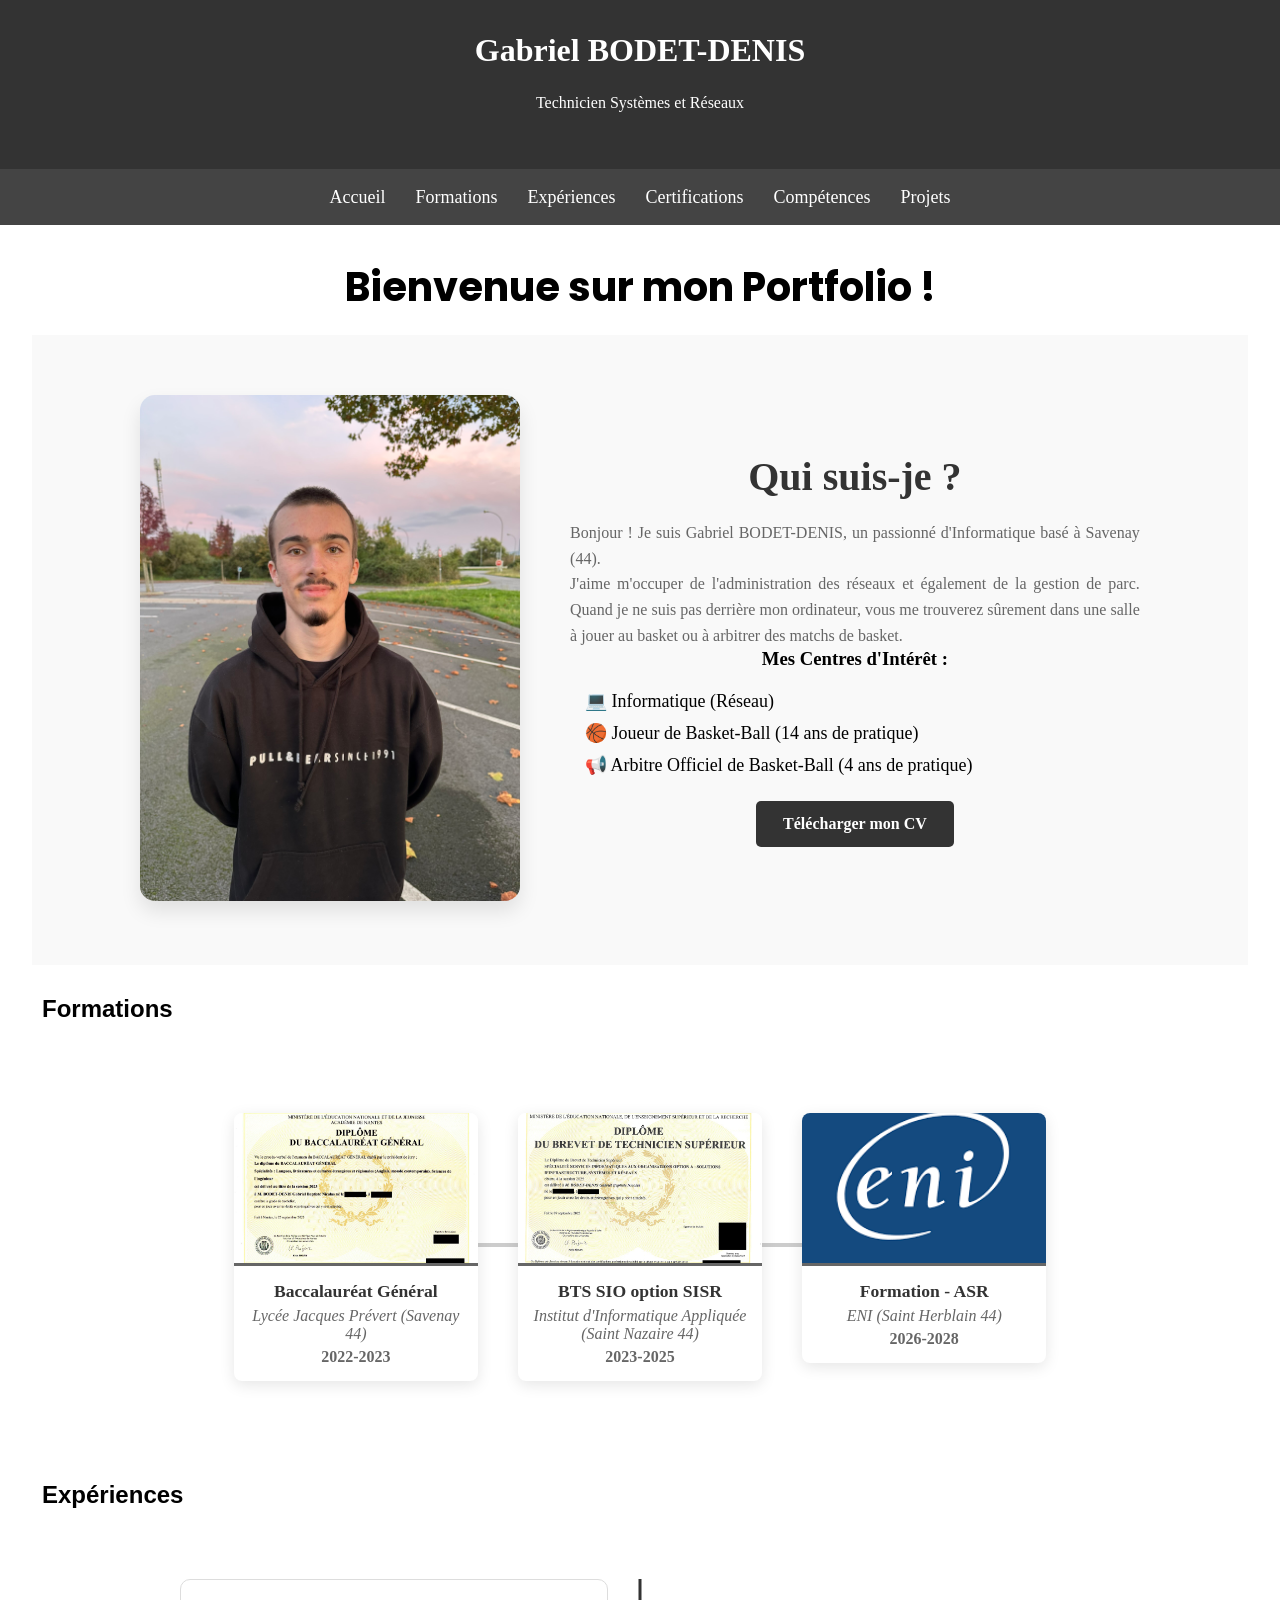
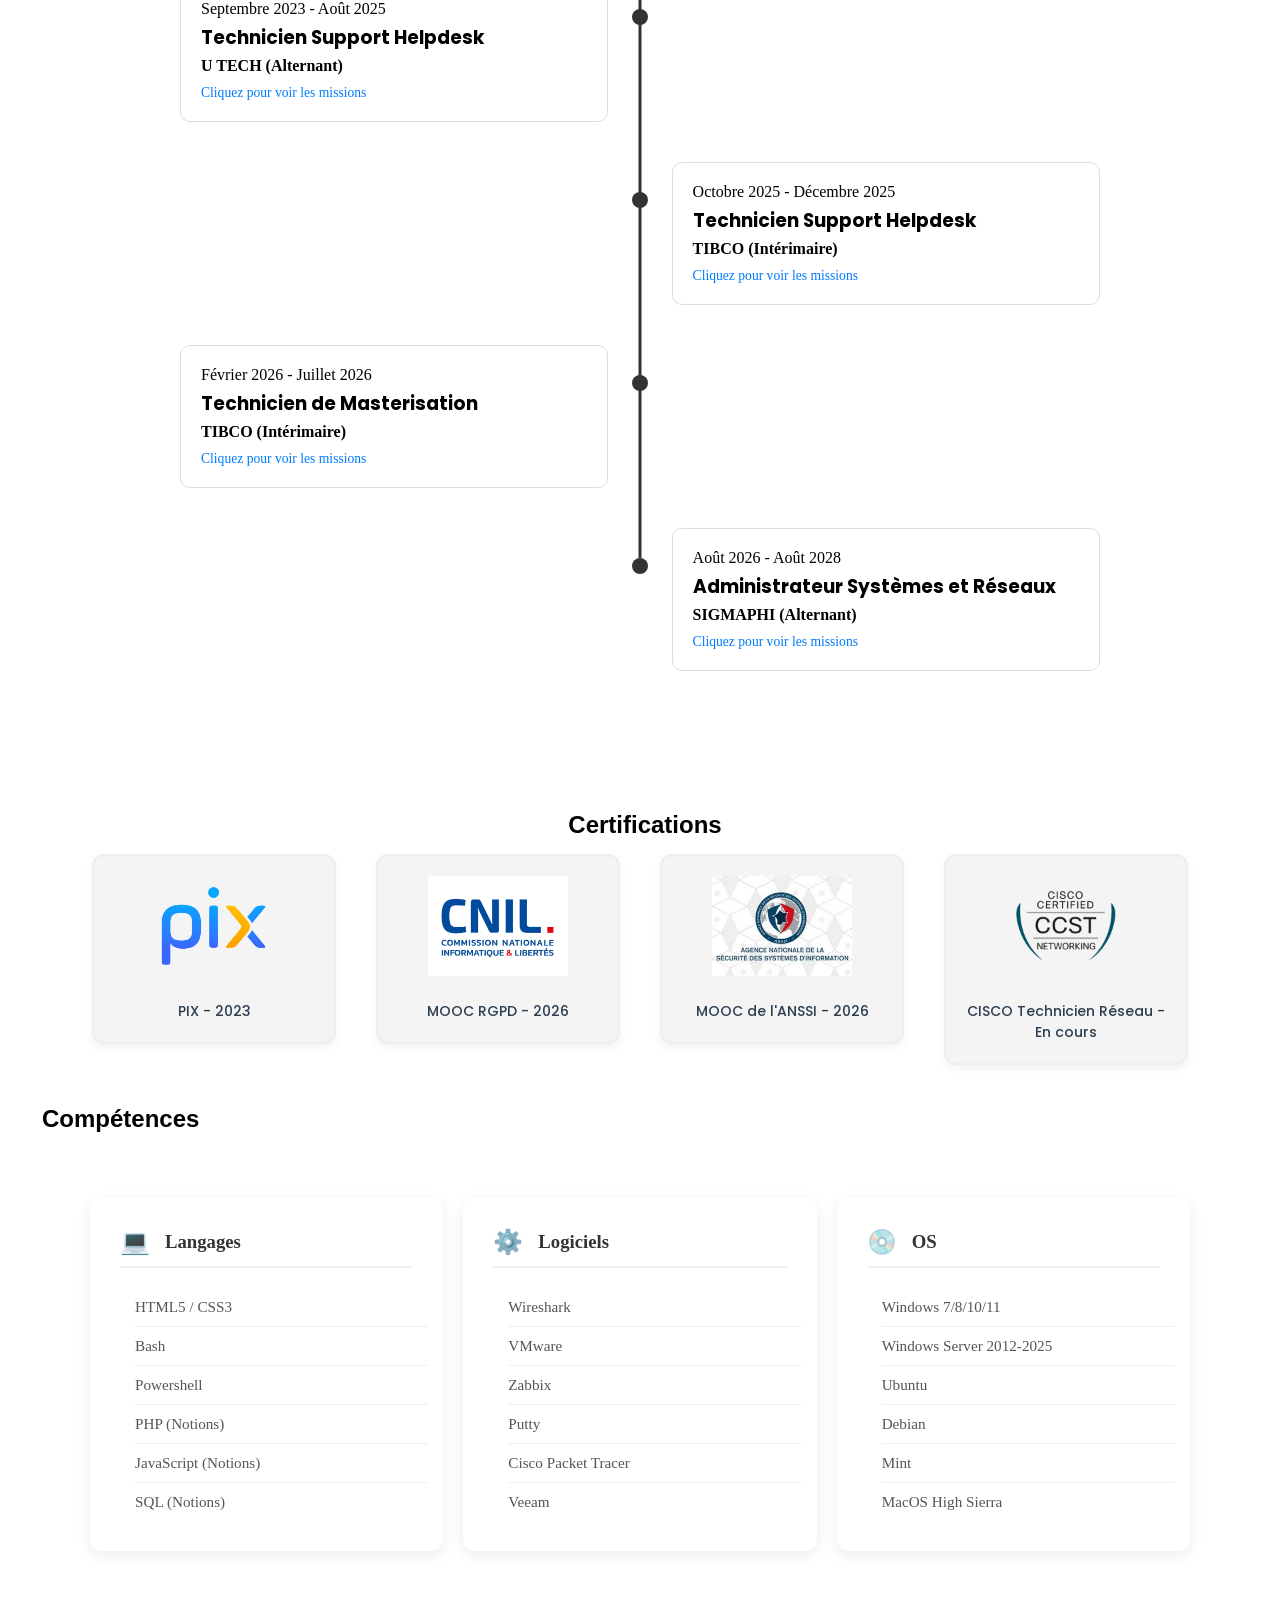
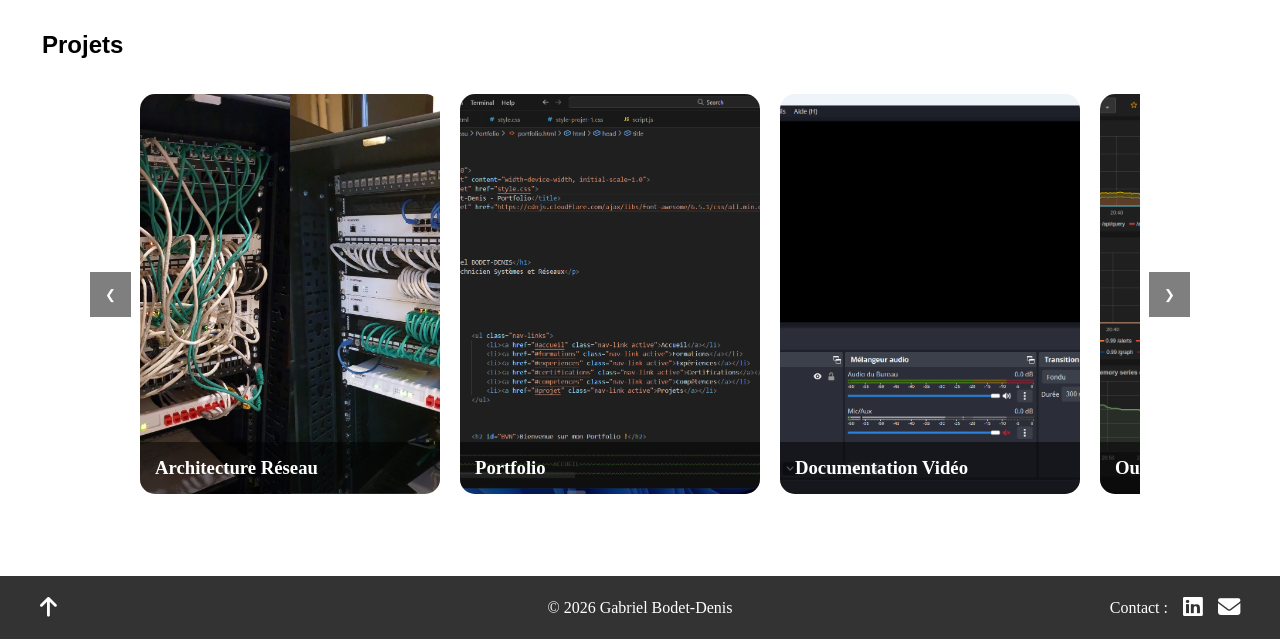
==== index.html @ 69985cd5 "Update index.html" ====
<!DOCTYPE html>
<html lang="fr">
    <head>
  <meta charset="UTF-8">
  <meta name="viewport" content="width=device-width, initial-scale=1.0">
  <link rel="stylesheet" href="style.css">
  <title>Gabriel Bodet-Denis - Portfolio</title>
  <link rel="icon" type="image/png" href="Designer.png.png">
  <link rel="stylesheet" href="https://cdnjs.cloudflare.com/ajax/libs/font-awesome/6.5.1/css/all.min.css"> 

    </head>
<!--Header-->

        <header>
            <h1>Gabriel BODET-DENIS</h1>
                <p>Technicien Systèmes et Réseaux</p>
        </header>

<!-- Body -->

<body>
    <nav>
                        <ul class="nav-links">
                            <li><a href="#accueil" class="nav-link active">Accueil</a></li>
                            <li><a href="#formations" class="nav-link active">Formations</a></li>
                            <li><a href="#experiences" class="nav-link active">Expériences</a></li>
                            <li><a href="#certifications" class="nav-link active">Certifications</a></li>
                            <li><a href="#competences" class="nav-link active">Compétences</a></li>
                            <li><a href="#projet" class="nav-link active">Projets</a></li>
                        </ul> 
    </nav>

    <main>
                        <h2 id="BVN">Bienvenue sur mon Portfolio !</h2>

<!--~~~~~~~~~~~~~~~~~~~~~~~~~~~~~~~~~~~~~~~~~~~~~~~~~~~~~~~~~~~~~~~~~~~~~~~~~~~~~~~~~~~~~~~~~~~~~~~~~~~~~~~~~~~~
~~~~~~~~~~~~~~~~~~~~~~~~~~~~~~~~~~~~~~~~~~~~~~ACCUEIL~~~~~~~~~~~~~~~~~~~~~~~~~~~~~~~~~~~~~~~~~~~~~~~~~~~~~~~~~~~
~~~~~~~~~~~~~~~~~~~~~~~~~~~~~~~~~~~~~~~~~~~~~~~~~~~~~~~~~~~~~~~~~~~~~~~~~~~~~~~~~~~~~~~~~~~~~~~~~~~~~~~~~~~~~-->
                        
                        <section id="accueil">
                            <h4 id="s1">Accueil</h4>
                            <section class="about-section">
                                <div class="container">
                                    <div class="about-image">
                                        <img src="moi.JPEG" alt="Portrait de Gabriel BODET-DENIS">
                                    </div>

                                    <div class="about-content">
                                        <h2>Qui suis-je ?</h2>
                                        <p>Bonjour ! Je suis Gabriel BODET-DENIS, un passionné d'Informatique basé à Savenay (44).</p>
                                        <p>J'aime m'occuper de l'administration des réseaux et également de la gestion de parc. Quand je ne suis pas derrière mon ordinateur, vous me trouverez sûrement dans une salle à jouer au basket ou à arbitrer des matchs de basket.</p>
                                        
                                        <h3>Mes Centres d'Intérêt :</h3>
                                        <ul class="interests">
                                            <li>💻 Informatique (Réseau)</li>
                                            <li>🏀 Joueur de Basket-Ball (14 ans de pratique)</li>
                                            <li>📢 Arbitre Officiel de Basket-Ball (4 ans de pratique)</li>
                                        </ul>

                                        <div class="cv-container">
                                            <a href="CV.pdf" class="btn-cv" target="_blank">
                                                 Télécharger mon CV
                                            </a>
                                    </div>
                                </div>
                            </section>
                        </section>

<!--~~~~~~~~~~~~~~~~~~~~~~~~~~~~~~~~~~~~~~~~~~~~~~~~~~~~~~~~~~~~~~~~~~~~~~~~~~~~~~~~~~~~~~~~~~~~~~~~~~~~~~~~~~~~
~~~~~~~~~~~~~~~~~~~~~~~~~~~~~~~~~~~~~~~~~~~~~~ACCUEIL~~~~~~~~~~~~~~~~~~~~~~~~~~~~~~~~~~~~~~~~~~~~~~~~~~~~~~~~~~~
~~~~~~~~~~~~~~~~~~~~~~~~~~~~~~~~~~~~~~~~~~~~~~~~~~~~~~~~~~~~~~~~~~~~~~~~~~~~~~~~~~~~~~~~~~~~~~~~~~~~~~~~~~~~~-->

<!--~~~~~~~~~~~~~~~~~~~~~~~~~~~~~~~~~~~~~~~~~~~~~~~~~~~~~~~~~~~~~~~~~~~~~~~~~~~~~~~~~~~~~~~~~~~~~~~~~~~~~~~~~~~~
~~~~~~~~~~~~~~~~~~~~~~~~~~~~~~~~~~~~~~~~~~~~~~FORMATIONS~~~~~~~~~~~~~~~~~~~~~~~~~~~~~~~~~~~~~~~~~~~~~~~~~~~~~~~~
~~~~~~~~~~~~~~~~~~~~~~~~~~~~~~~~~~~~~~~~~~~~~~~~~~~~~~~~~~~~~~~~~~~~~~~~~~~~~~~~~~~~~~~~~~~~~~~~~~~~~~~~~~~~~-->

                        <section id="formations">
                            <h2 id="s1">Formations</h2>
                            <div class="timeline-container">
                            <div class="timeline">
                                
                                <div class="timeline-item">
                                <div class="diploma-card">
                                    <div class="diploma-photo">
                                    <img src="bac.jpg" alt="bac">
                                    </div>
                                    <div class="diploma-info">
                                    <h3>Baccalauréat Général</h3>
                                    <p class="school">Lycée Jacques Prévert (Savenay 44)</p>
                                    <p class="year">2022-2023</p>
                                    </div>
                                </div>
                                </div>

                                <div class="timeline-item">
                                <div class="diploma-card">
                                    <div class="diploma-photo">
                                    <img src="bts.jpg" alt="BTS SIO option SISR">
                                    </div>
                                    <div class="diploma-info">
                                    <h3>BTS SIO option SISR</h3>
                                    <p class="school">Institut d'Informatique Appliquée (Saint Nazaire 44)</p>
                                    <p class="year">2023-2025</p>
                                    </div>
                                </div>
                                </div>

                                <div class="timeline-item">
                                <div class="diploma-card">
                                    <div class="diploma-photo">
                                    <img src="ENI.png" alt="Diplôme 3">
                                    </div>
                                    <div class="diploma-info">
                                    <h3>Formation - ASR</h3>
                                    <p class="school">ENI (Saint Herblain 44)</p>
                                    <p class="year">2026-2028</p>
                                    </div>
                                </div>
                                </div>

                            </div>
                            </div>


                        </section>

<!--~~~~~~~~~~~~~~~~~~~~~~~~~~~~~~~~~~~~~~~~~~~~~~~~~~~~~~~~~~~~~~~~~~~~~~~~~~~~~~~~~~~~~~~~~~~~~~~~~~~~~~~~~~~~
~~~~~~~~~~~~~~~~~~~~~~~~~~~~~~~~~~~~~~~~~~~~~~FORMATIONS~~~~~~~~~~~~~~~~~~~~~~~~~~~~~~~~~~~~~~~~~~~~~~~~~~~~~~~~
~~~~~~~~~~~~~~~~~~~~~~~~~~~~~~~~~~~~~~~~~~~~~~~~~~~~~~~~~~~~~~~~~~~~~~~~~~~~~~~~~~~~~~~~~~~~~~~~~~~~~~~~~~~~~-->

<!--~~~~~~~~~~~~~~~~~~~~~~~~~~~~~~~~~~~~~~~~~~~~~~~~~~~~~~~~~~~~~~~~~~~~~~~~~~~~~~~~~~~~~~~~~~~~~~~~~~~~~~~~~~~~
~~~~~~~~~~~~~~~~~~~~~~~~~~~~~~~~~~~~~~~~~~~~~~EXPERIENCES~~~~~~~~~~~~~~~~~~~~~~~~~~~~~~~~~~~~~~~~~~~~~~~~~~~~~~~
~~~~~~~~~~~~~~~~~~~~~~~~~~~~~~~~~~~~~~~~~~~~~~~~~~~~~~~~~~~~~~~~~~~~~~~~~~~~~~~~~~~~~~~~~~~~~~~~~~~~~~~~~~~~~-->

                        <section id="experiences">
    <h2 id="s1">Expériences</h2>
    <div class="timeline-container">
        <div class="timeline-middle-line"></div>

        <div class="timeline-row gauche">
            <div class="experience-card" onclick="openModal('missions-1')">
                <div class="info-secteur">
                    <span class="date">Septembre 2023 - Août 2025</span>
                    <h3>Technicien Support Helpdesk</h3>
                    <h4>U TECH (Alternant)</h4>
                    <p class="hint">Cliquez pour voir les missions</p>
                </div>
            </div>
        </div>

        <div class="timeline-row droite">
            <div class="experience-card" onclick="openModal('missions-2')">
                <div class="info-secteur">
                    <span class="date">Octobre 2025 - Décembre 2025</span>
                    <h3>Technicien Support Helpdesk</h3>
                    <h4>TIBCO (Intérimaire)</h4>
                    <p class="hint">Cliquez pour voir les missions</p>
                </div>
            </div>
        </div>

        <div class="timeline-row gauche">
            <div class="experience-card" onclick="openModal('missions-3')">
                <div class="info-secteur">
                    <span class="date">Février 2026 - Juillet 2026</span>
                    <h3>Technicien de Masterisation</h3>
                    <h4>TIBCO (Intérimaire)</h4>
                    <p class="hint">Cliquez pour voir les missions</p>
                </div>
            </div>
        </div>

    <div class="timeline-row droite">
            <div class="experience-card" onclick="openModal('missions-4')">
                <div class="info-secteur">
                    <span class="date">Août 2026 - Août 2028</span>
                    <h3>Administrateur Systèmes et Réseaux</h3>
                    <h4>SIGMAPHI (Alternant)</h4>
                    <p class="hint">Cliquez pour voir les missions</p>
                </div>
            </div>
        </div>
    </div>

    <div id="myModal" class="modal" onclick="closeModal()">
        <div class="modal-content" onclick="event.stopPropagation()">
            <span class="close-btn" onclick="closeModal()">&times;</span>
            <div id="modal-text"></div>
        </div>
    </div>

    <div id="missions-1" style="display:none;">
        <h3>Missions :</h3>
            <ul>
                <li>- Gérer les appels entrants et sortants vers les points de vente U ( Hyper U / Super U / Utile / U Express)</li>
                <li>- Rédiger et résoudre des incidents et requêtes de niveau 1</li>
                <li>- Assister les utilisateurs sur la partie poste de travail et périphérique</li>
                 <li>- Mettre à jour les documentations de l'assistance</li>
                <li>- Élaborer la documentation à destination des utilisateurs (tutos vidéos)</li>
                <li>- Installer des logiciels : Applications Métiers / Outils / Logiciels Prestataire</li>
                <li>- Paramétrer le Matériel (Terminal Mobile / Imprimante / Ordinateur)</li>
            </ul>
    </div>

    <div id="missions-2" style="display:none;">
        <h3>Missions :</h3>
        <ul>
            <li>- Gérer les appels entrants et sortants des concessions automobiles (Emil Frey France)</li>
            <li>- Rédiger et résoudre des incidents et demandes de niveau 1</li>
            <li>- Déverrouiller les sessions Windows</li>
            <li>- Réinitialiser les mots de passe de session Windows</li>
            <li>- Ajouter et Supprimer des utilisateurs d'une BAL partagée</li>
            <li>- Récupérer et donner les clés de récupération de Bitlocker</li>
            <li>- Attribuer des badges d'imprimantes</li>
            <li>- Installer des imprimantes sur les postes</li>
            <li>- Installer des logiciels (Citrix / MyIstra / Mecaplanning / TeamViewer)</li>
            <li>- Ajouter et Supprimer des licences Office365</li>
            <li>- Réinitialiser les connexions MFA</li>
            <li>- Rédiger et escalader les incidents et demandes de niveau 0</li>
            </ul>
    </div>

    <div id="missions-3" style="display:none;">
        <h3>Missions :</h3>
        <ul>
            <li>- Réceptionner le matériel avec l'équipe Logistique</li>
            <li>- Identifier et référencer le matériel </li>
            <li>- Déployer les masters clients sur les postes de travail (Desktop / Laptop)</li>
            <li>- Contrôler le bon fonctionnement du matériel et du déploiement</li>
            <li>- Nettoyer les postes (suppression de master)</li>
            <li>- Préparer et paramétrer les téléphones professionnels (Coller le verre trempée / paramétrer une ESIM)</li>
            <li>- Préparer et conditionner les commandes de matériel avant expédition chez les clients</li>
            <li>- Préparer des bundles (pack écran / clavier et souris / casque / switch KVM / poste informatique)</li>
        </ul>
    </div>

    <div id="missions-4" style="display:none;">
        <h3>Missions :</h3>
        <ul>
            <li>- Assurer le support informatique des utilisateurs</li>
            <li>- Assurer le support de proximité des utilisateurs</li>
            <li>- Gérer l'environnement Active Directory Microsoft</li>
            <li>- Suivre et faire évoluer la supervision de l'infrastructure informatique</li>
            <li>- Automatiser les tâches répétitives</li>
            <li>- Sensibiliser les utilisateurs à la cybersécurité</li>
            <li>- Analyser les logs de sécurité</li>
            <li>- Gérer les incidents de sécurité</li>
            <li>- Gérer les accès VPN ainsi que la MFA</li>
        </ul>
    </div>

</section>
<!--~~~~~~~~~~~~~~~~~~~~~~~~~~~~~~~~~~~~~~~~~~~~~~~~~~~~~~~~~~~~~~~~~~~~~~~~~~~~~~~~~~~~~~~~~~~~~~~~~~~~~~~~~~~~
~~~~~~~~~~~~~~~~~~~~~~~~~~~~~~~~~~~~~~~~~~~~~~EXPERIENCES~~~~~~~~~~~~~~~~~~~~~~~~~~~~~~~~~~~~~~~~~~~~~~~~~~~~~~~
~~~~~~~~~~~~~~~~~~~~~~~~~~~~~~~~~~~~~~~~~~~~~~~~~~~~~~~~~~~~~~~~~~~~~~~~~~~~~~~~~~~~~~~~~~~~~~~~~~~~~~~~~~~~~-->


<!--~~~~~~~~~~~~~~~~~~~~~~~~~~~~~~~~~~~~~~~~~~~~~~~~~~~~~~~~~~~~~~~~~~~~~~~~~~~~~~~~~~~~~~~~~~~~~~~~~~~~~~~~~~~~
~~~~~~~~~~~~~~~~~~~~~~~~~~~~~~~~~~~~~~~~~~~~~~CERTIFICATIONS~~~~~~~~~~~~~~~~~~~~~~~~~~~~~~~~~~~~~~~~~~~~~~~~~~~~
~~~~~~~~~~~~~~~~~~~~~~~~~~~~~~~~~~~~~~~~~~~~~~~~~~~~~~~~~~~~~~~~~~~~~~~~~~~~~~~~~~~~~~~~~~~~~~~~~~~~~~~~~~~~~-->

                        <section id="certifications">
                            <h2 id="s1">Certifications</h2>
                            <div class="certif-container">
                                <div class="certif-item">
                                    <img src="pix.png" alt="Logo pix">
                                    <p>PIX - 2023</p>
                                </div>

                                <div class="certif-item">
                                    <img src="cnil.webp" alt="Logo Certif 2">
                                    <p>MOOC RGPD - 2026</p>
                                </div>

                                <div class="certif-item">
                                    <img src="anssi.jfif" alt="Logo Certif 3">
                                    <p>MOOC de l'ANSSI - 2026</p>
                                </div>

                                <div class="certif-item">
                                    <img src="cisco.png" alt="Logo Certif 3">
                                    <p>CISCO Technicien Réseau - En cours</p>
                                </div>

                            </div>
                        </section>
<!--~~~~~~~~~~~~~~~~~~~~~~~~~~~~~~~~~~~~~~~~~~~~~~~~~~~~~~~~~~~~~~~~~~~~~~~~~~~~~~~~~~~~~~~~~~~~~~~~~~~~~~~~~~~~
~~~~~~~~~~~~~~~~~~~~~~~~~~~~~~~~~~~~~~~~~~~~~~CERTIFICATIONS~~~~~~~~~~~~~~~~~~~~~~~~~~~~~~~~~~~~~~~~~~~~~~~~~~~~
~~~~~~~~~~~~~~~~~~~~~~~~~~~~~~~~~~~~~~~~~~~~~~~~~~~~~~~~~~~~~~~~~~~~~~~~~~~~~~~~~~~~~~~~~~~~~~~~~~~~~~~~~~~~~-->


<!--~~~~~~~~~~~~~~~~~~~~~~~~~~~~~~~~~~~~~~~~~~~~~~~~~~~~~~~~~~~~~~~~~~~~~~~~~~~~~~~~~~~~~~~~~~~~~~~~~~~~~~~~~~~~
~~~~~~~~~~~~~~~~~~~~~~~~~~~~~~~~~~~~~~~~~~~~~~COMPETENCES~~~~~~~~~~~~~~~~~~~~~~~~~~~~~~~~~~~~~~~~~~~~~~~~~~~~~~~
~~~~~~~~~~~~~~~~~~~~~~~~~~~~~~~~~~~~~~~~~~~~~~~~~~~~~~~~~~~~~~~~~~~~~~~~~~~~~~~~~~~~~~~~~~~~~~~~~~~~~~~~~~~~~-->
                        <section id="competences">
                            <h2 id="s1">Compétences</h2>

                            <section class="skills-section">
    
    <div class="skills-grid">
        <div class="skill-card">
            <div class="skill-header">
                <span>💻</span>
                <h3>Langages</h3>
            </div>
            <ul>
                <li>HTML5 / CSS3</li>
                <li>Bash</li>
                <li>Powershell</li>
                <li>PHP (Notions)</li>
                <li>JavaScript (Notions)</li>
                <li>SQL (Notions)</li>
            </ul>
        </div>

        <div class="skill-card">
            <div class="skill-header">
                <span>⚙️</span>
                <h3>Logiciels</h3>
            </div>
            <ul>
                <li>Wireshark</li>
                <li>VMware</li>
                <li>Zabbix</li>
                <li>Putty</li>
                <li>Cisco Packet Tracer</li>
                <li>Veeam</li>
            </ul>
        </div>

        <div class="skill-card">
            <div class="skill-header">
                <span>💿</span>
                <h3>OS</h3>
            </div>
            <ul>
                <li>Windows 7/8/10/11</li>
                <li>Windows Server 2012-2025</li>
                <li>Ubuntu</li>
                <li>Debian</li>
                <li>Mint</li>
                <li>MacOS High Sierra</li>
            </ul>
        </div>
    </div>
</section>
                        </section>
<!--~~~~~~~~~~~~~~~~~~~~~~~~~~~~~~~~~~~~~~~~~~~~~~~~~~~~~~~~~~~~~~~~~~~~~~~~~~~~~~~~~~~~~~~~~~~~~~~~~~~~~~~~~~~~
~~~~~~~~~~~~~~~~~~~~~~~~~~~~~~~~~~~~~~~~~~~~~~COMPETENCES~~~~~~~~~~~~~~~~~~~~~~~~~~~~~~~~~~~~~~~~~~~~~~~~~~~~~~~
~~~~~~~~~~~~~~~~~~~~~~~~~~~~~~~~~~~~~~~~~~~~~~~~~~~~~~~~~~~~~~~~~~~~~~~~~~~~~~~~~~~~~~~~~~~~~~~~~~~~~~~~~~~~~-->

<!--~~~~~~~~~~~~~~~~~~~~~~~~~~~~~~~~~~~~~~~~~~~~~~~~~~~~~~~~~~~~~~~~~~~~~~~~~~~~~~~~~~~~~~~~~~~~~~~~~~~~~~~~~~~~
~~~~~~~~~~~~~~~~~~~~~~~~~~~~~~~~~~~~~~~~~~~~~~PROJETS~~~~~~~~~~~~~~~~~~~~~~~~~~~~~~~~~~~~~~~~~~~~~~~~~~~~~~~~~~~
~~~~~~~~~~~~~~~~~~~~~~~~~~~~~~~~~~~~~~~~~~~~~~~~~~~~~~~~~~~~~~~~~~~~~~~~~~~~~~~~~~~~~~~~~~~~~~~~~~~~~~~~~~~~~-->
                        <section id="projet">
  <h2 id="s1">Projets</h2>
  <section class="portfolio">

    <div class="carousel-container">
      <button class="nav-btn left" onclick="scrollCarousel(-1)">&#10094;</button>

      <div class="carousel" id="projectCarousel">
        <div class="card" style="background-image: url('baie.webp');" 
             onclick="openPopup('Architecture Réseau', 'L’objectif de ce projet était d’effectuer la mise en place complète d’une infrastructure virtualisée sur une base VMware. Cette infrastructure devait ressembler à celle de notre entreprise ou à celle d’une entreprise que l’on aurait imaginée. Dans cette infrastructure, il devait y avoir la mise en place de 2 « mini projet » que l’on devait présenter au jury, en fonction de ces « mini projet » nous étions amené à apporter des modifications à ces « mini projet » lors de l’épreuve.', 'projet-1.html')">
          <div class="card-overlay">
            <h3>Architecture Réseau</h3>
          </div>
        </div>

        <div class="card" style="background-image: url('vscode.png');" 
             onclick="openPopup('Portfolio', 'Pour obtenir le BTS SIO option SISR, il y a une épreuve de présentation de portfolio pour y développer mes compétences, mes projets, ainsi que mon parcours au jury. J’ai donc dû mettre en place un portfolio pour y démontrer tous ces éléments. Récemment, j’ai également pris l’initiative de revenir sur le portfolio pour le coder en HTML / CSS à la place de le façonner avec Wix.', 'projet-portfolio.html')">
          <div class="card-overlay">
            <h3>Portfolio</h3>
          </div>
        </div>  

        <div class="card" style="background-image: url('obs.png');" 
             onclick="openPopup('Documentation Vidéo', 'Lors de mon alternance de 2 ans chez U TECH durant mon BTS, j’étais à la tête d’un projet qui était d’effectuer la mise en place de documenation vidéo à destination des utilisateurs magasins que ce soit sur la partie matériel (Ordinateurs / Imprimantes / Terminaux Mobiles) ou sur la partie logiciel (Applications métiers / Outil Windows / Logiciels prestataire)', 'projet-web.html')">
          <div class="card-overlay">
            <h3>Documentation Vidéo</h3>
          </div>
        </div>

        <div class="card" style="background-image: url('grafana_prometheus.png');" 
             onclick="openPopup('Projet Scolaire en entreprise', 'Dans le déroulé de la formation au sein de l’ENI, il doit y avoir un projet au sein de l’entreprise A la suite, de l’alternant me précédant, je continue la mise en place d’un outil de supervision de parc : Prometheus.', 'projet-2.html')">
          <div class="card-overlay">
            <h3>Outil de Supervision : Prometheus</h3>
          </div>
        </div>
      </div>

      <button class="nav-btn right" onclick="scrollCarousel(1)">&#10095;</button>
    </div>
  </section>

  <div id="popup" class="popup-overlay">
    <div class="popup-content">
      <span class="close-btn" onclick="closePopup()">&times;</span>
      <h2 id="popupTitle">Titre du Projet</h2>
      <div id="popupDesc">Description...</div> <a id="popupLink" href="#" class="btn-voir-plus">Voir plus</a>
    </div>
  </div>
</section> 
<!--~~~~~~~~~~~~~~~~~~~~~~~~~~~~~~~~~~~~~~~~~~~~~~~~~~~~~~~~~~~~~~~~~~~~~~~~~~~~~~~~~~~~~~~~~~~~~~~~~~~~~~~~~~~~
~~~~~~~~~~~~~~~~~~~~~~~~~~~~~~~~~~~~~~~~~~~~~~PROJETS~~~~~~~~~~~~~~~~~~~~~~~~~~~~~~~~~~~~~~~~~~~~~~~~~~~~~~~~~~~
~~~~~~~~~~~~~~~~~~~~~~~~~~~~~~~~~~~~~~~~~~~~~~~~~~~~~~~~~~~~~~~~~~~~~~~~~~~~~~~~~~~~~~~~~~~~~~~~~~~~~~~~~~~~~-->

    </main>
    


<!--~~~~~~~~~~~~~~~~~~~~~~~~~~~~~~~~~~~~~~~~~~~~~~~~~~~~~~~~~~~~~~~~~~~~~~~~~~~~~~~~~~~~~~~~~~~~~~~~~~~~~~~~~~~~
~~~~~~~~~~~~~~~~~~~~~~~~~~~~~~~~~~~~~~~~~~~~~~FOOTER~~~~~~~~~~~~~~~~~~~~~~~~~~~~~~~~~~~~~~~~~~~~~~~~~~~~~~~~~~~~
~~~~~~~~~~~~~~~~~~~~~~~~~~~~~~~~~~~~~~~~~~~~~~~~~~~~~~~~~~~~~~~~~~~~~~~~~~~~~~~~~~~~~~~~~~~~~~~~~~~~~~~~~~~~~-->

<footer class="footer-container">
    <div class="footer-back-to-top">
        <a href="#top" title="Remonter en haut">
            <i class="fa-solid fa-arrow-up"></i>
        </a>
    </div>

    <div class="footer-copyright">
        © 2026 Gabriel Bodet-Denis
    </div>
    
    <div class="footer-contact">
        <span>Contact :</span>
        <a href="https://www.linkedin.com/in/gabriel-bodet-denis/" target="_blank"><i class="fa-brands fa-linkedin"></i></a>
        <a href="mailto:gabrielbdtpro@gmail.com"><i class="fa-solid fa-envelope"></i></a>
    </div>
</footer>

<!--~~~~~~~~~~~~~~~~~~~~~~~~~~~~~~~~~~~~~~~~~~~~~~~~~~~~~~~~~~~~~~~~~~~~~~~~~~~~~~~~~~~~~~~~~~~~~~~~~~~~~~~~~~~~
~~~~~~~~~~~~~~~~~~~~~~~~~~~~~~~~~~~~~~~~~~~~~~FOOTER~~~~~~~~~~~~~~~~~~~~~~~~~~~~~~~~~~~~~~~~~~~~~~~~~~~~~~~~~~~~
~~~~~~~~~~~~~~~~~~~~~~~~~~~~~~~~~~~~~~~~~~~~~~~~~~~~~~~~~~~~~~~~~~~~~~~~~~~~~~~~~~~~~~~~~~~~~~~~~~~~~~~~~~~~~-->





<script src="script.js"></script>

</body>
</html>
---- style.css ----
@import url('https://fonts.googleapis.com/css2?family=Poppins:wght@300;400;600;700&display=swap');

/*~~~~~~~~~~~~~~~~~~~~~~~~~~~~~~~~~~~~~~~~~~~~~~~~~~~~~~~~~~~~~~~~~~~~~~~~~~~~~~~~~~~~~~~~~~~~~~~~~~~~~~~~~~~~
~~~~~~~~~~~~~~~~~~~~~~~~~~~~~~~~~~~~~~~~~~~~~~HEADER~~~~~~~~~~~~~~~~~~~~~~~~~~~~~~~~~~~~~~~~~~~~~~~~~~~~~~~~~~
~~~~~~~~~~~~~~~~~~~~~~~~~~~~~~~~~~~~~~~~~~~~~~~~~~~~~~~~~~~~~~~~~~~~~~~~~~~~~~~~~~~~~~~~~~~~~~~~~~~~~~~~~~~~*/
* {
    margin: 0;
    padding: 0;
}

html {
    scroll-behavior: smooth;
}

header {
    background-color: #333;
    color: white;
    padding: 2em;
    text-align: center;
}

header h1 {
    font-weight: bold;
}

header p {
    margin-top: 25px;
    margin-bottom: 25px;
}

/*~~~~~~~~~~~~~~~~~~~~~~~~~~~~~~~~~~~~~~~~~~~~~~~~~~~~~~~~~~~~~~~~~~~~~~~~~~~~~~~~~~~~~~~~~~~~~~~~~~~~~~~~~~~~
~~~~~~~~~~~~~~~~~~~~~~~~~~~~~~~~~~~~~~~~~~~~~~BODY~~~~~~~~~~~~~~~~~~~~~~~~~~~~~~~~~~~~~~~~~~~~~~~~~~~~~~~~~~~~ 
~~~~~~~~~~~~~~~~~~~~~~~~~~~~~~~~~~~~~~~~~~~~~~~~~~~~~~~~~~~~~~~~~~~~~~~~~~~~~~~~~~~~~~~~~~~~~~~~~~~~~~~~~~~~*/
body {
    background-color: #f4f4f4;
    overflow-x: hidden;
}

body a {
    color: white;
    text-decoration: none;
}

nav {
    background-color: #444;
    height: 3.5em;
    display: flex;
    justify-content: center;
    align-items: center;
}

nav a:hover {
    color: #666666;
}

ul {
    display: flex;
    justify-content: center;
    list-style-type: none;
    padding: 0;
    font-size: 18px;
}

li {
    margin: 0 15px;
}

h2#BVN {
    color: black;
    text-align: center;
    font-family: 'Poppins', sans-serif;
    font-weight: bold;
    font-size: 2.5rem;
}

.accueil {
    text-align: left;
}

h2#s1 {
    font-family: Arial, Helvetica, sans-serif;
    margin-left: 10px;
    margin-bottom: 15px;
}

main {
    background-color: white;
    padding: 2em;
    max-width: 1375px;
    margin: auto;
}

#accueil, #formations, #experiences, #certifications, #competences, #projet {
    padding-bottom: 30px;
}

/*~~~~~~~~~~~~~~~~~~~~~~~~~~~~~~~~~~~~~~~~~~~~~~~~~~~~~~~~~~~~~~~~~~~~~~~~~~~~~~~~~~~~~~~~~~~~~~~~~~~~~~~~~~~~
~~~~~~~~~~~~~~~~~~~~~~~~~~~~~~~~~~~~~~~~~~~~~~ACCUEIL~~~~~~~~~~~~~~~~~~~~~~~~~~~~~~~~~~~~~~~~~~~~~~~~~~~~~~~~~ 
~~~~~~~~~~~~~~~~~~~~~~~~~~~~~~~~~~~~~~~~~~~~~~~~~~~~~~~~~~~~~~~~~~~~~~~~~~~~~~~~~~~~~~~~~~~~~~~~~~~~~~~~~~~~*/
.about-section {
    padding: 60px 20px;
    background-color: #f9f9f9;
}

.container {
    max-width: 85%;
    margin: 0 auto;
    display: flex;
    align-items: center;
    gap: 50px;
    flex-wrap: wrap;
}

.about-image {
    flex: 1;
    min-width: 300px;
}

.about-image img {
    width: 100%;
    height: auto;
    border-radius: 15px;
    box-shadow: 0 10px 20px rgba(0,0,0,0.1);
}

.about-content {
    flex: 1.5;
    min-width: 300px;
    text-align: justify;
}

.about-content h2 {
    font-size: 2.5rem;
    color: #333;
    margin-bottom: 20px;
}

.about-content p {
    line-height: 1.6;
    color: #666;
}

.interests {
    list-style: none;
    padding: 0;
    display: grid;
    grid-template-columns: 1fr 1fr;
    gap: 10px;
    margin-top: 20px;
}

#accueil h4 {
    color: white;
}

#accueil h2, #accueil h3 {
    text-align: center;
}

.cv-container {
    margin-top: 25px;
    display: flex;
    justify-content: center;
}

.btn-cv {
    display: inline-block;
    padding: 12px 25px;
    background-color: #333;
    color: white !important;
    text-decoration: none;
    border-radius: 5px;
    font-weight: bold;
    transition: all 0.3s ease;
    border: 2px solid transparent;
}

.btn-cv:hover {
    background-color: transparent;
    color: #333 !important;
    border-color: #333;
    transform: translateY(-3px);
}

#accueil ul {
    display: flex;
    flex-direction: column; 
    align-items: flex-start;
}

/*~~~~~~~~~~~~~~~~~~~~~~~~~~~~~~~~~~~~~~~~~~~~~~~~~~~~~~~~~~~~~~~~~~~~~~~~~~~~~~~~~~~~~~~~~~~~~~~~~~~~~~~~~~~~
~~~~~~~~~~~~~~~~~~~~~~~~~~~~~~~~~~~~~~~~~~~~~~FORMATIONS~~~~~~~~~~~~~~~~~~~~~~~~~~~~~~~~~~~~~~~~~~~~~~~~~~~~~ 
~~~~~~~~~~~~~~~~~~~~~~~~~~~~~~~~~~~~~~~~~~~~~~~~~~~~~~~~~~~~~~~~~~~~~~~~~~~~~~~~~~~~~~~~~~~~~~~~~~~~~~~~~~~~*/
:root {
  --primary-color: #666666;
}

.timeline {
  display: flex;
  justify-content: space-between;
  align-items: flex-start;
  position: relative;
  max-width: 1000px;
  margin: 0 auto;
  padding-top: 20px;
}

.timeline::before {
  content: '';
  position: absolute;
  top: 150px;
  left: 0;
  right: 0;
  height: 4px;
  background: #ccc;
  z-index: 1;
}

.timeline-item {
  width: 30%;
  position: relative;
  z-index: 2;
  text-align: center;
}

.diploma-card {
  background: white;
  border-radius: 8px;
  overflow: hidden;
  box-shadow: 0 4px 15px rgba(0,0,0,0.1);
  transition: transform 0.3s ease;
}

.diploma-card:hover {
  transform: translateY(-10px);
}

.diploma-photo {
  height: 150px;
  background: #eee;
}

.diploma-photo img {
  width: 100%;
  height: 100%;
  object-fit: cover;
}

.diploma-info {
  padding: 15px;
  border-top: 3px solid var(--primary-color);
}

.diploma-info h3 {
  margin: 0;
  font-size: 1.1em;
  color: #333;
}

.school {
  font-style: italic;
  color: #666;
  margin: 5px 0;
}

.year {
  font-weight: bold;
  color: var(--primary-color);
}

/*~~~~~~~~~~~~~~~~~~~~~~~~~~~~~~~~~~~~~~~~~~~~~~~~~~~~~~~~~~~~~~~~~~~~~~~~~~~~~~~~~~~~~~~~~~~~~~~~~~~~~~~~~~~~
~~~~~~~~~~~~~~~~~~~~~~~~~~~~~~~~~~~~~~~~~~~~~~EXPERIENCES (CORRIGÉES)~~~~~~~~~~~~~~~~~~~~~~~~~~~~~~~~~~~~~~~~~ 
~~~~~~~~~~~~~~~~~~~~~~~~~~~~~~~~~~~~~~~~~~~~~~~~~~~~~~~~~~~~~~~~~~~~~~~~~~~~~~~~~~~~~~~~~~~~~~~~~~~~~~~~~~~~*/
.timeline-container {
    position: relative;
    max-width: 1000px;
    margin: 50px auto;
    display: flex;
    flex-direction: column;
    align-items: center;
    padding: 20px 40px;
    box-sizing: border-box;
    overflow-x: hidden;
}

/* Désactivation définitive de l'ancienne ligne globale problématique */
.timeline-middle-line {
    display: none !important;
}

/* Chaque bloc génère son morceau de ligne noire */
.timeline-row {
    display: flex;
    width: 100%;
    position: relative;
    align-items: center;
    margin-bottom: 0;
    padding-bottom: 40px; /* Espace entre les cartes */
}

/* IMPORTANT : On supprime le padding du dernier bloc pour enlever le trou blanc du bas */
.timeline-row:last-child {
    padding-bottom: 0;
}

/* Génération de la ligne noire centrale dynamique */
.timeline-row::after {
    content: '';
    position: absolute;
    left: 50%;
    top: 0;
    bottom: 0;
    width: 3px;
    background-color: #333;
    transform: translateX(-50%);
    z-index: 1;
}

/* Le premier bloc commence la ligne noire pile au niveau de son premier point */
.timeline-row:first-child::after {
    top: 30px;
}

/* IMPORTANT : Le dernier bloc arrête sa ligne noire pile au milieu du dernier point */
.timeline-row:last-child::after {
    bottom: auto;
    height: 30px; 
}

/* Les points noirs sur la ligne centrale */
.timeline-row::before {
    content: '';
    position: absolute;
    left: 50%;
    top: 30px;
    width: 16px;
    height: 16px;
    background: #333;
    border-radius: 50%;
    transform: translateX(-50%);
    z-index: 3;
}

/* Style et comportements des cartes d'expérience */
.experience-card {
    background: white;
    border: 1px solid #ddd;
    border-radius: 10px;
    padding: 20px;
    cursor: pointer;
    width: 42%; 
    z-index: 2;
    transition: transform 0.3s ease, box-shadow 0.3s ease, border-color 0.3s ease, background 0.3s ease;
}

.experience-card:hover { 
    border-color: #333; 
    background: #f9f9f9; 
    transform: scale(1.05);
    z-index: 10;
}

.experience-card h3 {
    margin: 5px 0;
    font-family: 'Poppins', sans-serif;
}

.hint {
    display: inline-block;
    margin-top: 10px;
    color: #007bff;
    font-size: 0.85rem;
    font-weight: 500;
}

/* Placement alterné Gauche / Droite */
.gauche {
    justify-content: flex-start;
}
.gauche .experience-card {
    margin-right: auto;
    transform-origin: left center;
}

.droite {
    justify-content: flex-end;
}
.droite .experience-card {
    margin-left: auto;
    transform-origin: right center;
}

/* Fenêtres Modales d'Expérience (Popups) */
.modal {
    display: none;
    position: fixed;
    z-index: 999999;
    left: 0;
    top: 0;
    width: 100vw;
    height: 100vh;
    background-color: rgba(0, 0, 0, 0.85);
    justify-content: center;
    align-items: center;
}

.modal-content {
    background-color: white;
    padding: 40px;
    border-radius: 20px;
    width: 90%;
    max-width: 600px;
    max-height: 85vh;
    box-shadow: 0 25px 50px rgba(0,0,0,0.6);
    animation: zoomIn 0.3s ease-out;
}

#modal-text ul {
    display: block !important;
    text-align: left;
    padding-left: 25px;
}
#modal-text li {
    display: list-item !important;
    margin-top: 15px;
}

.close-btn {
    position: absolute;
    right: 20px; 
    top: 15px;
    font-size: 24px;
    cursor: pointer;
    color: #888;
}

@keyframes zoomIn {
    from { transform: scale(0.8); opacity: 0; }
    to { transform: scale(1); opacity: 1; }
}

/* Reponsive Mobile Timeline */
@media (max-width: 768px) {
    .timeline-row { justify-content: flex-start !important; padding-left: 50px; }
    .experience-card { width: 90%; }
    .timeline-row::before, .timeline-row::after { left: 20px; }
}

/*~~~~~~~~~~~~~~~~~~~~~~~~~~~~~~~~~~~~~~~~~~~~~~~~~~~~~~~~~~~~~~~~~~~~~~~~~~~~~~~~~~~~~~~~~~~~~~~~~~~~~~~~~~~~
~~~~~~~~~~~~~~~~~~~~~~~~~~~~~~~~~~~~~~~~~~~~~~CERTIFICATIONS~~~~~~~~~~~~~~~~~~~~~~~~~~~~~~~~~~~~~~~~~~~~~~~~~~ 
~~~~~~~~~~~~~~~~~~~~~~~~~~~~~~~~~~~~~~~~~~~~~~~~~~~~~~~~~~~~~~~~~~~~~~~~~~~~~~~~~~~~~~~~~~~~~~~~~~~~~~~~~~~~*/
#certifications {
    padding: 40px 20px;
    text-align: center;
}

.certif-container {
    display: flex;
    justify-content: center;
    align-items: flex-start;
    gap: 40px;
}

.certif-item {
    display: flex;
    flex-direction: column;
    align-items: center;
    width: 200px;
    text-align: center;
    background-color: #f4f4f4;
    border: 2px solid #EEEEEE;
    border-radius: 12px;
    padding: 20px;
    box-shadow: 0 4px 10px rgba(0,0,0,0.05);
    transition: transform 0.3s ease;
}

.certif-item img {
    height: 100px;
    width: auto;
    object-fit: contain;
    display: block;
    margin-bottom: 15px;
    transition: transform 0.3s ease;
}

.certif-item img:hover {
    transform: scale(1.1) translateY(-5px);
    border-color: #E0E0E0;
}

.certif-item p {
    font-family: 'Poppins', sans-serif;
    font-size: 14px;
    color: #2C3E50;
    font-weight: 500;
    margin-top: 10px;
    width: 100%;
}

/*~~~~~~~~~~~~~~~~~~~~~~~~~~~~~~~~~~~~~~~~~~~~~~~~~~~~~~~~~~~~~~~~~~~~~~~~~~~~~~~~~~~~~~~~~~~~~~~~~~~~~~~~~~~~
~~~~~~~~~~~~~~~~~~~~~~~~~~~~~~~~~~~~~~~~~~~~~~COMPETENCES~~~~~~~~~~~~~~~~~~~~~~~~~~~~~~~~~~~~~~~~~~~~~~~~~~~~~~
~~~~~~~~~~~~~~~~~~~~~~~~~~~~~~~~~~~~~~~~~~~~~~~~~~~~~~~~~~~~~~~~~~~~~~~~~~~~~~~~~~~~~~~~~~~~~~~~~~~~~~~~~~~~~*/
.skills-section {
    padding: 50px 20px;
    max-width: 1100px;
    margin: 0 auto;
    text-align: center;
}

.section-title {
    margin-bottom: 40px;
    font-size: 2rem;
    position: relative;
}

.skills-grid {
    display: grid;
    grid-template-columns: repeat(auto-fit, minmax(280px, 1fr)); 
    gap: 20px;
    width: 100%;
}

.skill-card {
    background: #ffffff;
    padding: 30px;
    border-radius: 12px;
    box-shadow: 0 4px 15px rgba(0,0,0,0.08);
    transition: transform 0.3s ease;
    text-align: left;
}

.skill-card:hover {
    transform: translateY(-5px);
}

.skill-header {
    display: flex;
    align-items: center;
    gap: 15px;
    margin-bottom: 20px;
    border-bottom: 2px solid #f0f0f0;
    padding-bottom: 10px;
}

.skill-header span {
    font-size: 1.5rem;
}

.skill-card h3 {
    margin: 0;
    color: #333;
}

.skill-card ul {
    list-style: none;
    padding: 0;
    margin: 0;
    display: flex;
    flex-direction: column; 
    align-items: flex-start;
    width: 100%;
}

.skill-card li {
    padding: 10px 0;
    color: #555;
    font-size: 0.95rem;
    border-bottom: 1px solid #f0f0f0;
    width: 100%;
    word-wrap: break-word;
    overflow-wrap: break-word;
    white-space: normal;
}

.skill-card li:last-child {
    border-bottom: none;
}

/*~~~~~~~~~~~~~~~~~~~~~~~~~~~~~~~~~~~~~~~~~~~~~~~~~~~~~~~~~~~~~~~~~~~~~~~~~~~~~~~~~~~~~~~~~~~~~~~~~~~~~~~~~~~~
~~~~~~~~~~~~~~~~~~~~~~~~~~~~~~~~~~~~~~~~~~~~~~PROJETS~~~~~~~~~~~~~~~~~~~~~~~~~~~~~~~~~~~~~~~~~~~~~~~~~~~~~~~~~ 
~~~~~~~~~~~~~~~~~~~~~~~~~~~~~~~~~~~~~~~~~~~~~~~~~~~~~~~~~~~~~~~~~~~~~~~~~~~~~~~~~~~~~~~~~~~~~~~~~~~~~~~~~~~~*/
.carousel-container {
  position: relative;
  display: flex;
  align-items: center;
  max-width: 1000px;
  margin: auto;
}

.carousel {
  display: flex;
  gap: 20px;
  overflow-x: hidden;
  scroll-behavior: smooth;
  padding: 20px 0;
}

.card {
  min-width: 300px;
  height: 400px;
  background-size: cover;
  background-position: center;
  border-radius: 15px;
  cursor: pointer;
  flex-shrink: 0;
  transition: transform 0.3s ease;
  position: relative;
  display: flex;
  align-items: flex-end;
}

.card:hover {
  transform: scale(1.05);
}

.card-overlay {
  background: rgba(0, 0, 0, 0.5);
  color: white;
  width: 100%;
  padding: 15px;
  border-radius: 0 0 15px 15px;
}

.nav-btn {
  background: rgba(0,0,0,0.5);
  color: white;
  border: none;
  padding: 15px;
  cursor: pointer;
  position: absolute;
  z-index: 10;
}
.left { left: -50px; }
.right { right: -50px; }

.popup-overlay {
  display: none;
  position: fixed;
  top: 0; left: 0;
  width: 100%; height: 100%;
  background: rgba(0,0,0,0.8);
  justify-content: center;
  align-items: center;
  z-index: 1000;
}

.popup-content {
  background: white;
  padding: 30px;
  border-radius: 10px;
  max-width: 500px;
  text-align: center;
  position: relative;
  color: #333;
}

#popupDesc {
  text-align: justify;
  margin: 15px 0;
  line-height: 1.5;
}

.btn-voir-plus {
  display: inline-block;
  margin-top: 20px;
  padding: 12px 25px;
  background-color: #333;
  color: white !important;
  text-decoration: none;
  border-radius: 25px;
  font-weight: bold;
  transition: all 0.3s ease;
  box-shadow: 0 4px 6px rgba(0,0,0,0.1);
}

.btn-voir-plus:hover {
  background-color: #333;
  transform: translateY(-2px);
  box-shadow: 0 6px 12px rgba(0,0,0,0.2);
}

/*~~~~~~~~~~~~~~~~~~~~~~~~~~~~~~~~~~~~~~~~~~~~~~~~~~~~~~~~~~~~~~~~~~~~~~~~~~~~~~~~~~~~~~~~~~~~~~~~~~~~~~~~~~~~
~~~~~~~~~~~~~~~~~~~~~~~~~~~~~~~~~~~~~~~~~~~~~~FOOTER~~~~~~~~~~~~~~~~~~~~~~~~~~~~~~~~~~~~~~~~~~~~~~~~~~~~~~~~~~ 
~~~~~~~~~~~~~~~~~~~~~~~~~~~~~~~~~~~~~~~~~~~~~~~~~~~~~~~~~~~~~~~~~~~~~~~~~~~~~~~~~~~~~~~~~~~~~~~~~~~~~~~~~~~~*/
.footer-container {
    display: flex;
    justify-content: space-between;
    align-items: center;
    padding: 20px 40px;
    background-color: #333;
    color: white;
    width: 100%;
    box-sizing: border-box;
}

.footer-back-to-top, .footer-contact {
    flex: 1; 
    display: flex;
    align-items: center;
}

.footer-back-to-top {
    justify-content: flex-start;
}

.footer-contact {
    justify-content: flex-end;
    gap: 15px;
}

.footer-copyright {
    flex: 2;
    text-align: center;
    font-weight: 500;
}

.footer-container i {
    font-size: 1.4rem;
    color: white;
    transition: all 0.3s ease;
}

.footer-container a:hover i {
    transform: translateY(-3px);
}

.fa-linkedin:hover { color: #0077b5 !important; }
.fa-envelope:hover { color: #666666 !important; }
.fa-arrow-up:hover { color: #666666 !important; }
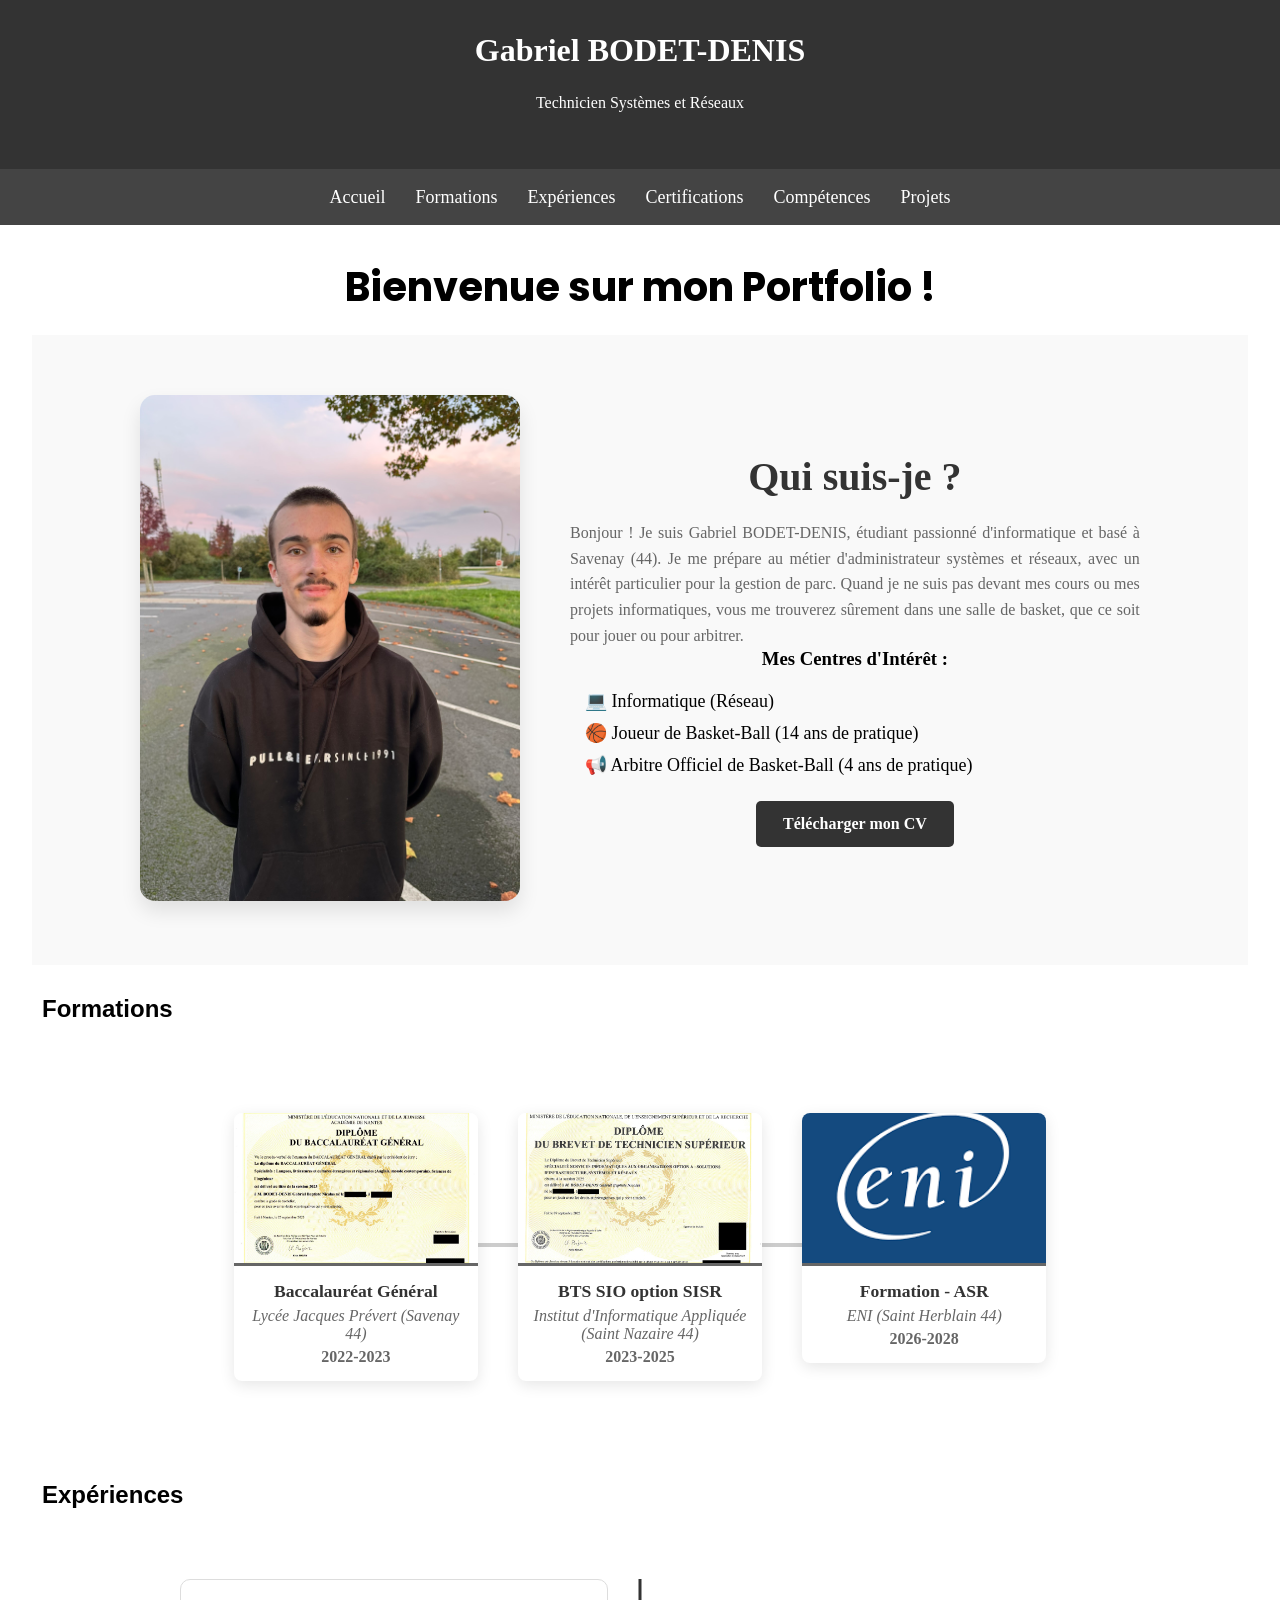
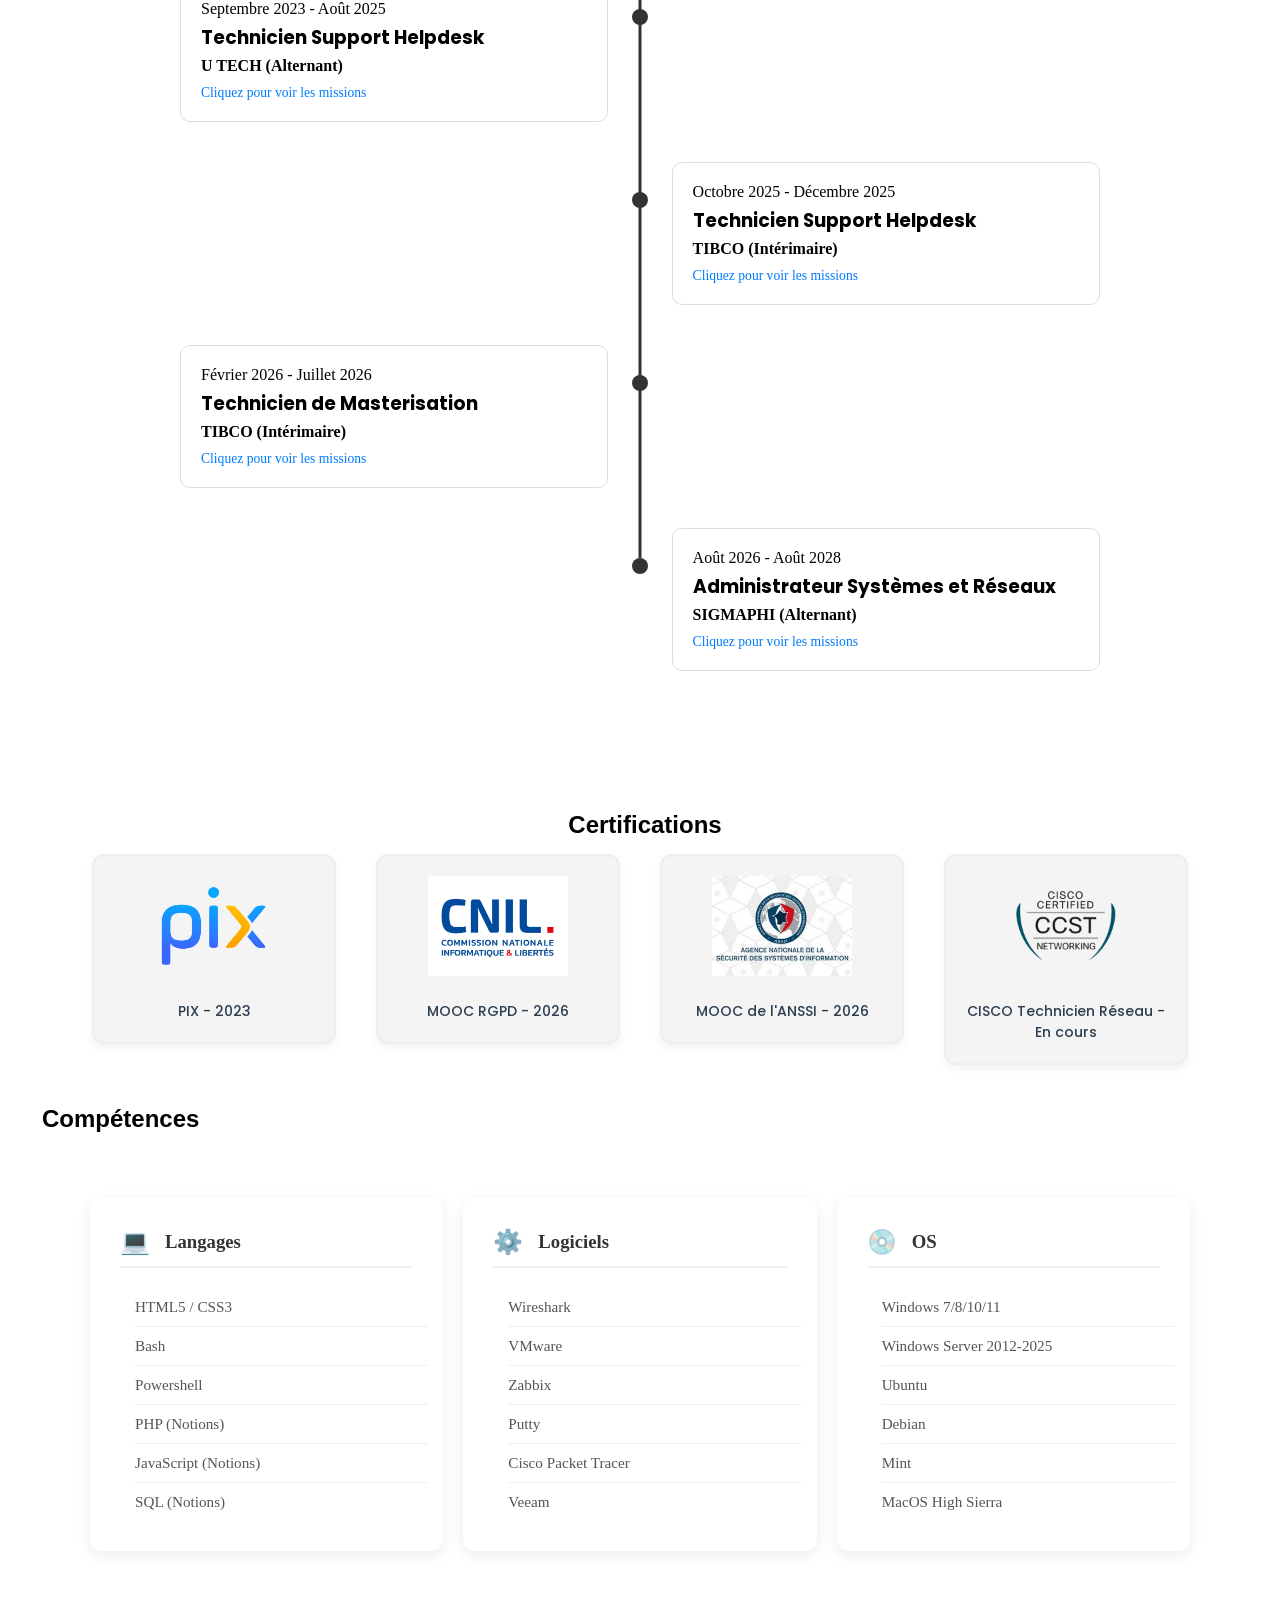
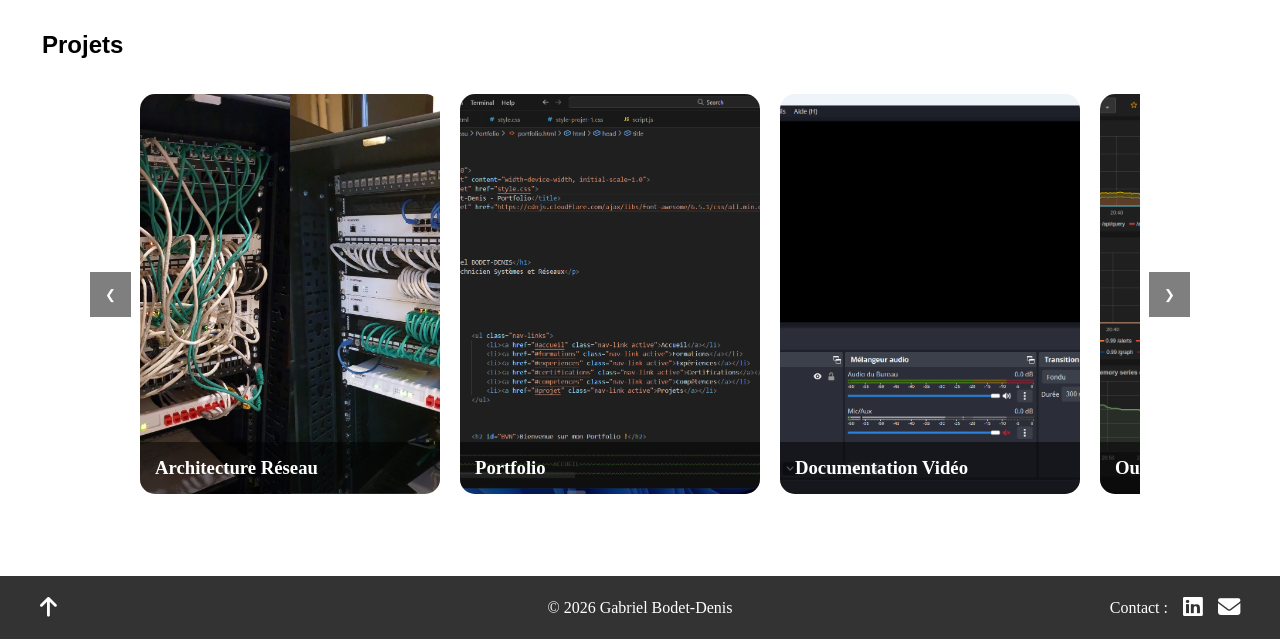
==== commit 872607bb: "Update index.html" ====
--- a/index.html
+++ b/index.html
@@ -47,8 +47,7 @@
 
                                     <div class="about-content">
                                         <h2>Qui suis-je ?</h2>
-                                        <p>Bonjour ! Je suis Gabriel BODET-DENIS, un passionné d'Informatique basé à Savenay (44).</p>
-                                        <p>J'aime m'occuper de l'administration des réseaux et également de la gestion de parc. Quand je ne suis pas derrière mon ordinateur, vous me trouverez sûrement dans une salle à jouer au basket ou à arbitrer des matchs de basket.</p>
+                                        <p>Bonjour ! Je suis Gabriel BODET-DENIS, étudiant passionné d'informatique et basé à Savenay (44). Je me prépare au métier d'administrateur systèmes et réseaux, avec un intérêt particulier pour la gestion de parc. Quand je ne suis pas devant mes cours ou mes projets informatiques, vous me trouverez sûrement dans une salle de basket, que ce soit pour jouer ou pour arbitrer.</p>
                                         
                                         <h3>Mes Centres d'Intérêt :</h3>
                                         <ul class="interests">
@@ -382,7 +381,7 @@
         </div>
 
         <div class="card" style="background-image: url('grafana_prometheus.png');" 
-             onclick="openPopup('Projet Scolaire en entreprise', 'Dans le déroulé de la formation au sein de l’ENI, il doit y avoir un projet au sein de l’entreprise A la suite, de l’alternant me précédant, je continue la mise en place d’un outil de supervision de parc : Prometheus.', 'projet-2.html')">
+            onclick="openPopup('Projet Scolaire en entreprise', 'Dans le déroulé de la formation au sein de l’ENI, il doit y avoir un projet au sein de l’entreprise A la suite, de l’alternant me précédant, je continue la mise en place d’un outil de supervision de parc : Prometheus.', 'LIEN VERS PROJET')">
           <div class="card-overlay">
             <h3>Outil de Supervision : Prometheus</h3>
           </div>
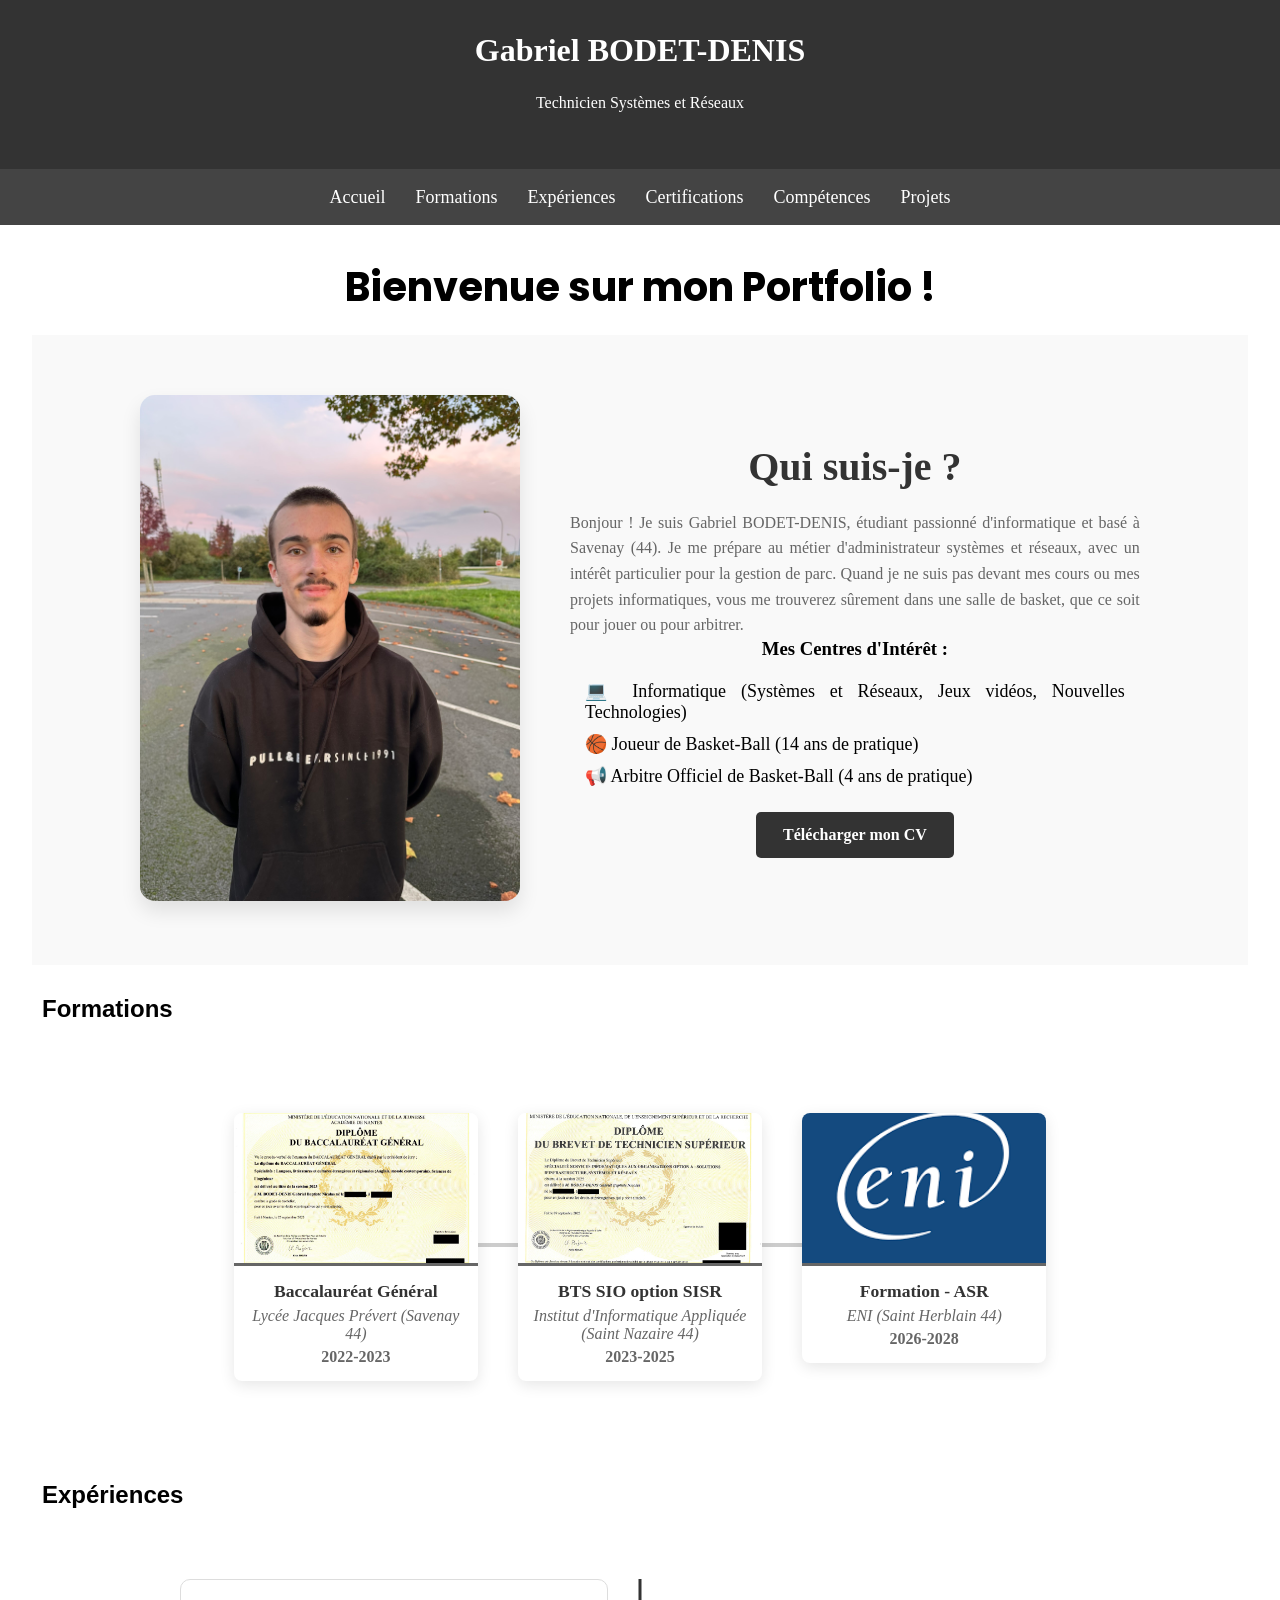
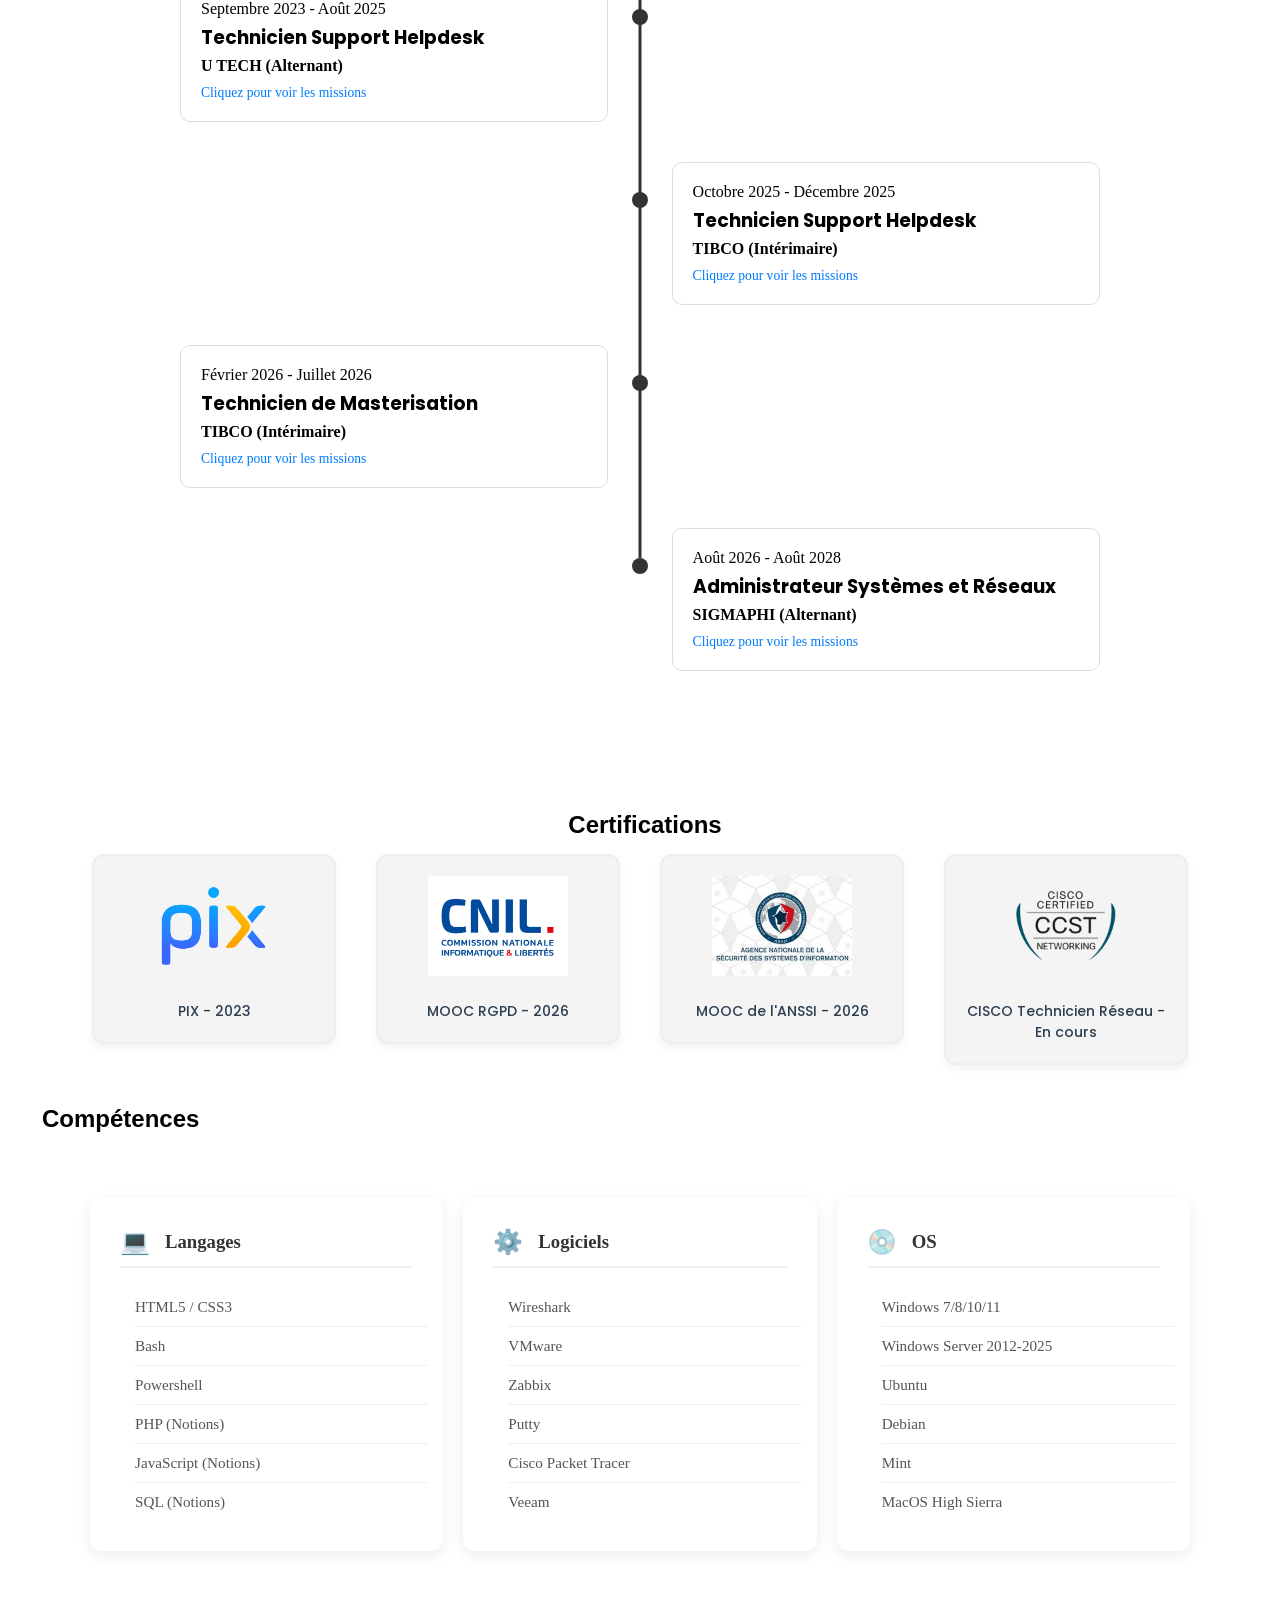
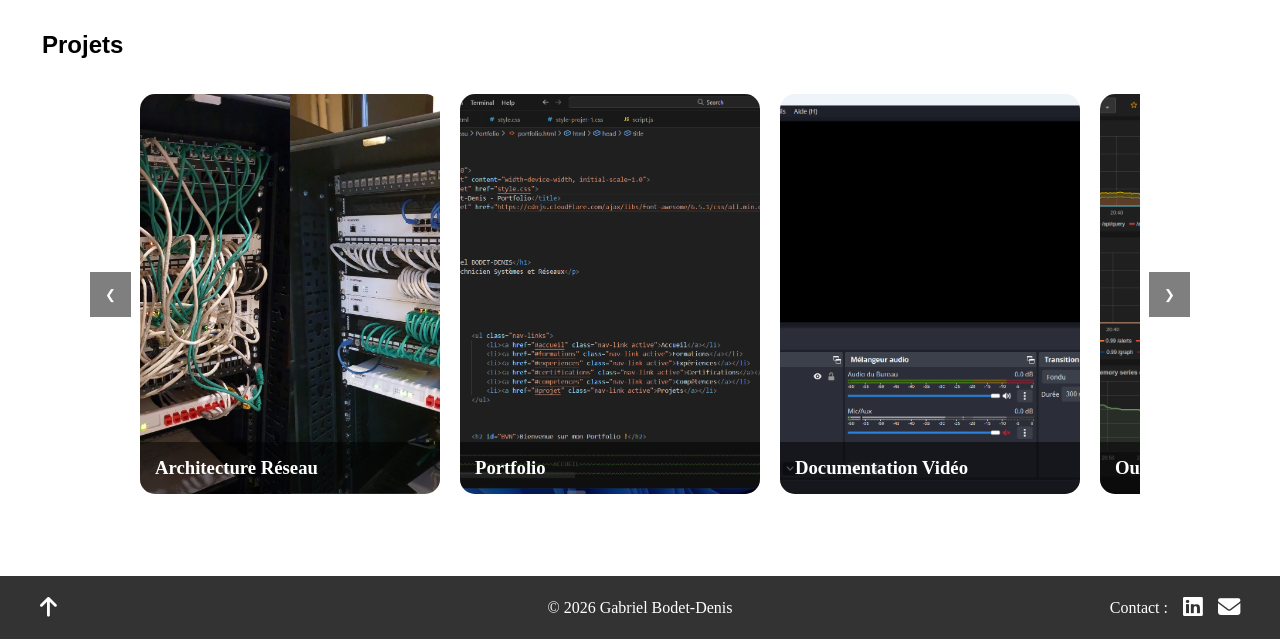
==== commit f103282f: "Modification de CV" ====
--- a/index.html
+++ b/index.html
@@ -51,7 +51,7 @@
                                         
                                         <h3>Mes Centres d'Intérêt :</h3>
                                         <ul class="interests">
-                                            <li>💻 Informatique (Réseau)</li>
+                                            <li>💻 Informatique (Systèmes et Réseaux, Jeux vidéos, Nouvelles Technologies)</li>
                                             <li>🏀 Joueur de Basket-Ball (14 ans de pratique)</li>
                                             <li>📢 Arbitre Officiel de Basket-Ball (4 ans de pratique)</li>
                                         </ul>
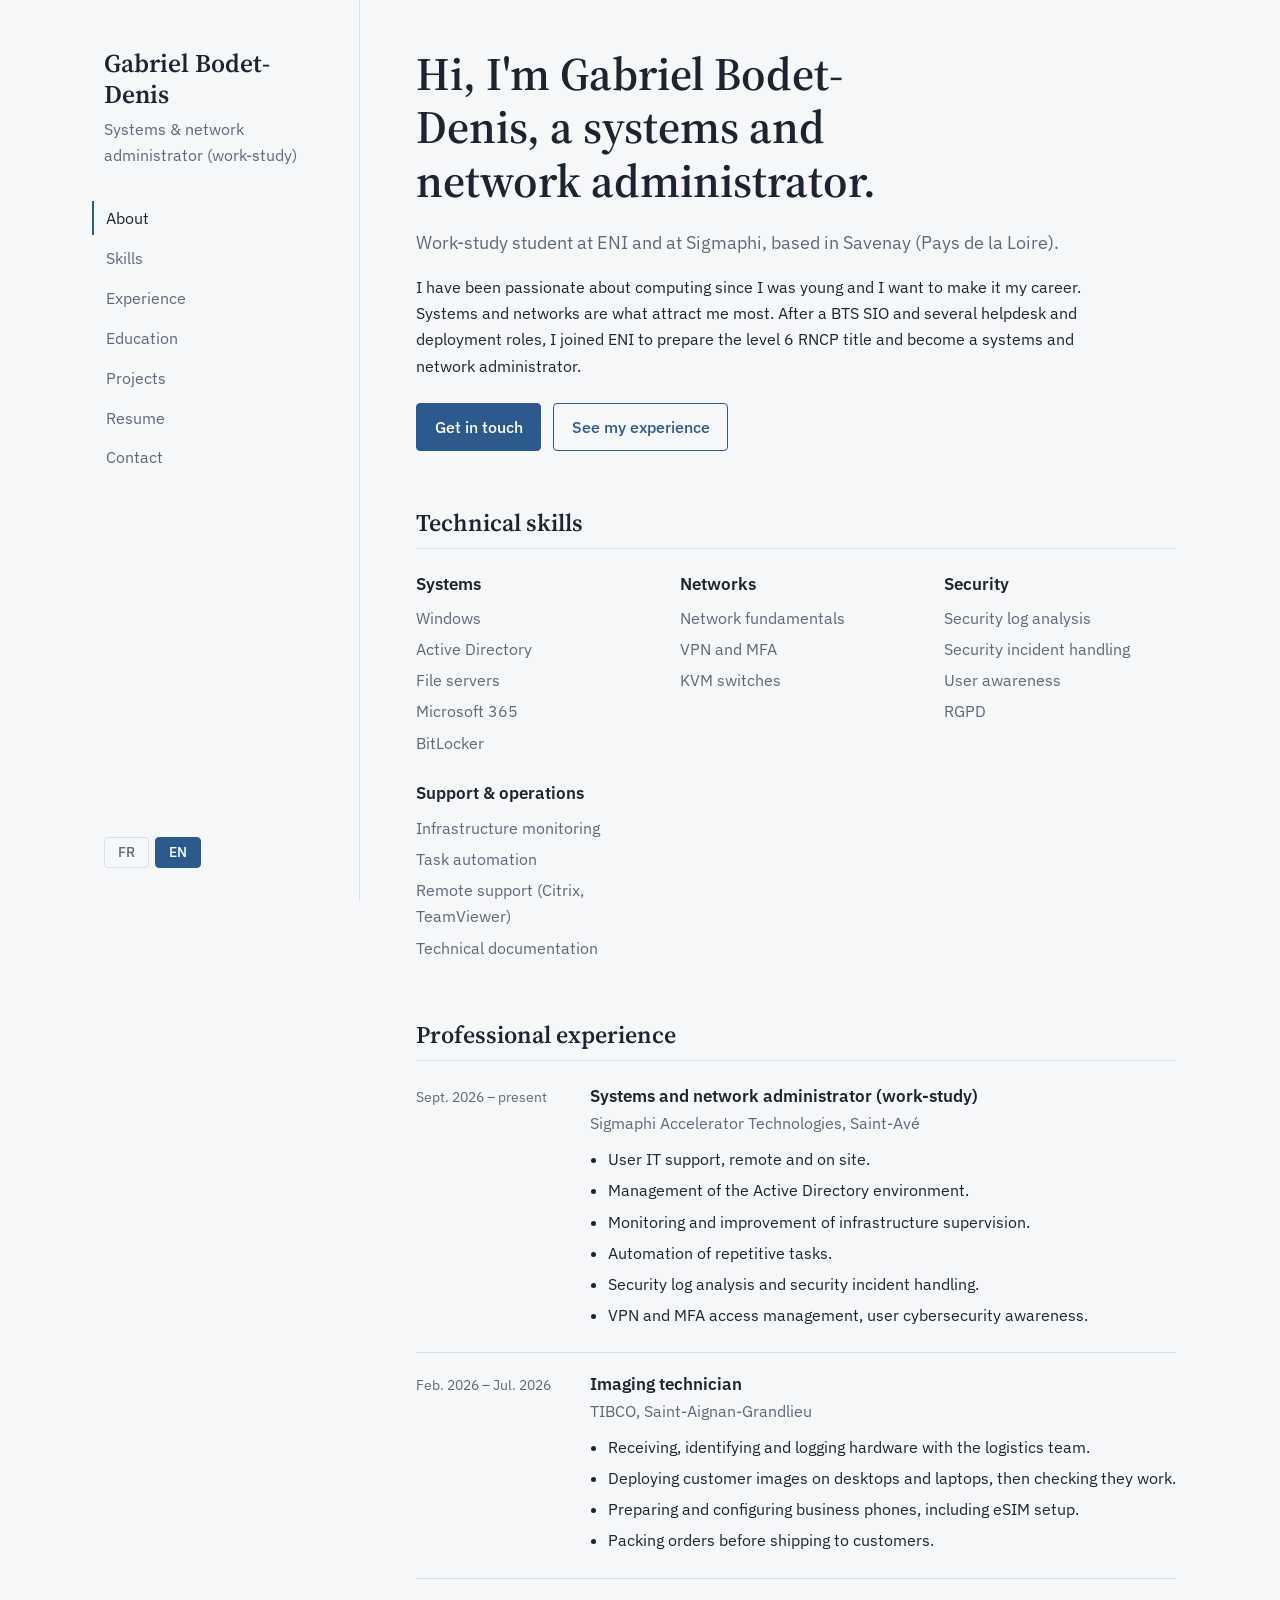
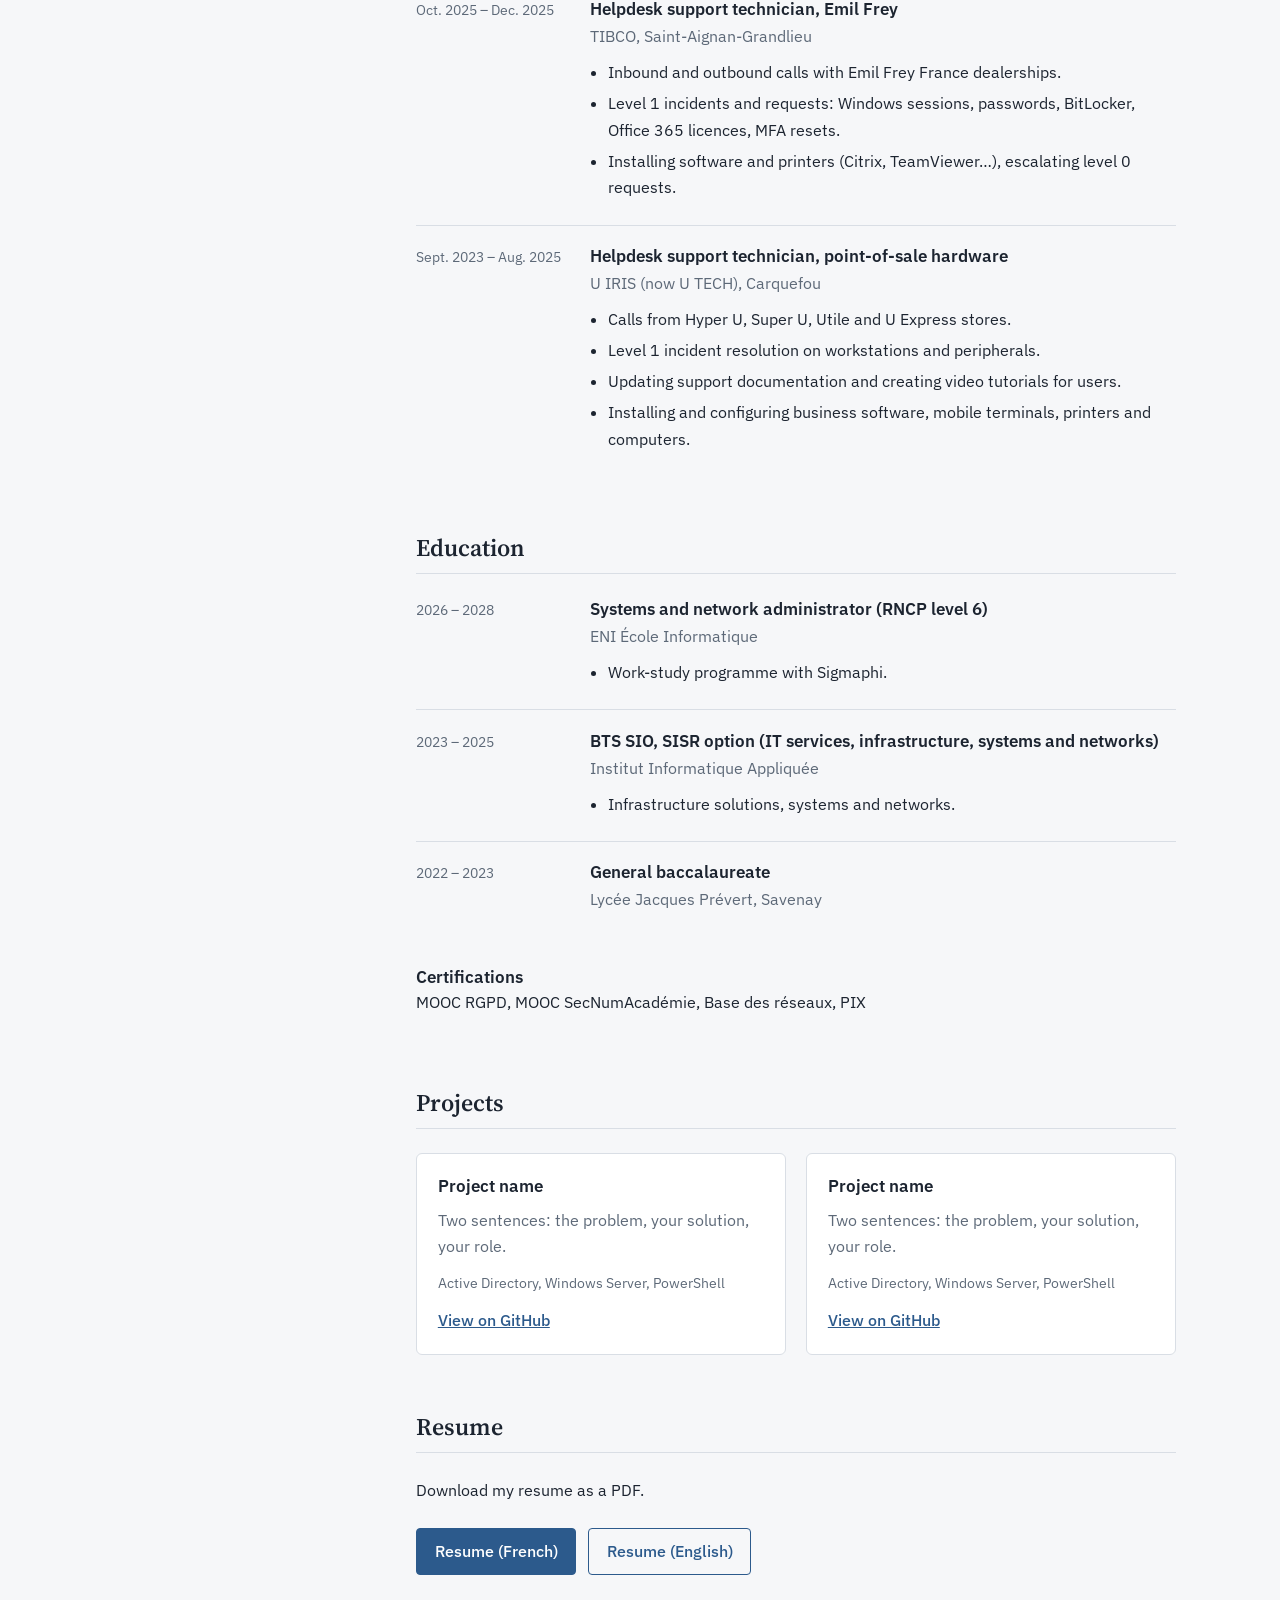
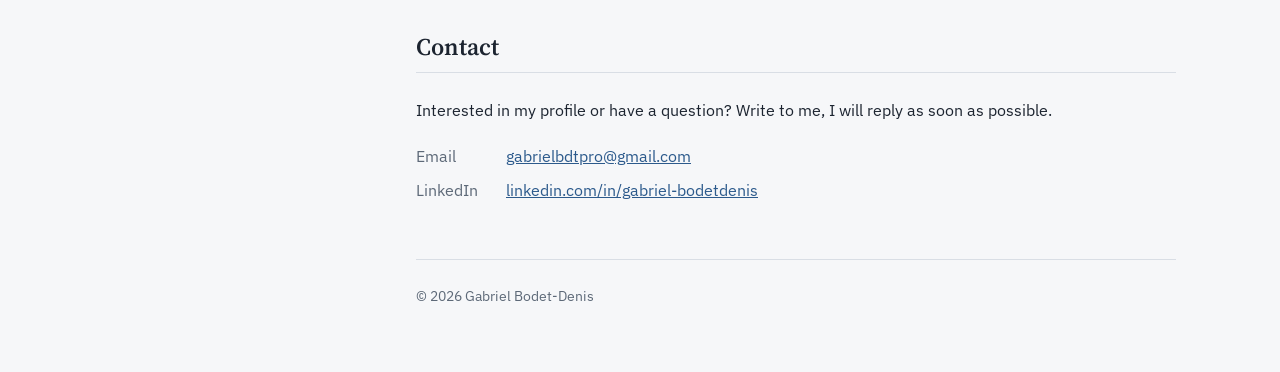
==== commit c86884a2: "V1" ====
--- a/index.html
+++ b/index.html
@@ -1,444 +1,224 @@
 <!DOCTYPE html>
 <html lang="fr">
-    <head>
-  <meta charset="UTF-8">
-  <meta name="viewport" content="width=device-width, initial-scale=1.0">
-  <link rel="stylesheet" href="style.css">
-  <title>Gabriel Bodet-Denis - Portfolio</title>
-  <link rel="icon" type="image/png" href="Designer.png.png">
-  <link rel="stylesheet" href="https://cdnjs.cloudflare.com/ajax/libs/font-awesome/6.5.1/css/all.min.css"> 
-
-    </head>
-<!--Header-->
-
-        <header>
-            <h1>Gabriel BODET-DENIS</h1>
-                <p>Technicien Systèmes et Réseaux</p>
-        </header>
-
-<!-- Body -->
-
+<head>
+<meta charset="utf-8">
+<meta name="viewport" content="width=device-width, initial-scale=1">
+<title>Gabriel Bodet-Denis – Portfolio</title>
+<meta name="description" content="Portfolio de Gabriel Bodet-Denis, administrateur systèmes et réseaux en alternance.">
+<link rel="preconnect" href="https://fonts.googleapis.com">
+<link rel="preconnect" href="https://fonts.gstatic.com" crossorigin>
+<link href="https://fonts.googleapis.com/css2?family=IBM+Plex+Sans:wght@400;500;600&family=Source+Serif+4:wght@400;600&display=swap" rel="stylesheet">
+<link rel="stylesheet" href="style.css">
+</head>
 <body>
-    <nav>
-                        <ul class="nav-links">
-                            <li><a href="#accueil" class="nav-link active">Accueil</a></li>
-                            <li><a href="#formations" class="nav-link active">Formations</a></li>
-                            <li><a href="#experiences" class="nav-link active">Expériences</a></li>
-                            <li><a href="#certifications" class="nav-link active">Certifications</a></li>
-                            <li><a href="#competences" class="nav-link active">Compétences</a></li>
-                            <li><a href="#projet" class="nav-link active">Projets</a></li>
-                        </ul> 
-    </nav>
-
-    <main>
-                        <h2 id="BVN">Bienvenue sur mon Portfolio !</h2>
-
-<!--~~~~~~~~~~~~~~~~~~~~~~~~~~~~~~~~~~~~~~~~~~~~~~~~~~~~~~~~~~~~~~~~~~~~~~~~~~~~~~~~~~~~~~~~~~~~~~~~~~~~~~~~~~~~
-~~~~~~~~~~~~~~~~~~~~~~~~~~~~~~~~~~~~~~~~~~~~~~ACCUEIL~~~~~~~~~~~~~~~~~~~~~~~~~~~~~~~~~~~~~~~~~~~~~~~~~~~~~~~~~~~
-~~~~~~~~~~~~~~~~~~~~~~~~~~~~~~~~~~~~~~~~~~~~~~~~~~~~~~~~~~~~~~~~~~~~~~~~~~~~~~~~~~~~~~~~~~~~~~~~~~~~~~~~~~~~~-->
-                        
-                        <section id="accueil">
-                            <h4 id="s1">Accueil</h4>
-                            <section class="about-section">
-                                <div class="container">
-                                    <div class="about-image">
-                                        <img src="moi.JPEG" alt="Portrait de Gabriel BODET-DENIS">
-                                    </div>
-
-                                    <div class="about-content">
-                                        <h2>Qui suis-je ?</h2>
-                                        <p>Bonjour ! Je suis Gabriel BODET-DENIS, étudiant passionné d'informatique et basé à Savenay (44). Je me prépare au métier d'administrateur systèmes et réseaux, avec un intérêt particulier pour la gestion de parc. Quand je ne suis pas devant mes cours ou mes projets informatiques, vous me trouverez sûrement dans une salle de basket, que ce soit pour jouer ou pour arbitrer.</p>
-                                        
-                                        <h3>Mes Centres d'Intérêt :</h3>
-                                        <ul class="interests">
-                                            <li>💻 Informatique (Systèmes et Réseaux, Jeux vidéos, Nouvelles Technologies)</li>
-                                            <li>🏀 Joueur de Basket-Ball (14 ans de pratique)</li>
-                                            <li>📢 Arbitre Officiel de Basket-Ball (4 ans de pratique)</li>
-                                        </ul>
-
-                                        <div class="cv-container">
-                                            <a href="CV.pdf" class="btn-cv" target="_blank">
-                                                 Télécharger mon CV
-                                            </a>
-                                    </div>
-                                </div>
-                            </section>
-                        </section>
-
-<!--~~~~~~~~~~~~~~~~~~~~~~~~~~~~~~~~~~~~~~~~~~~~~~~~~~~~~~~~~~~~~~~~~~~~~~~~~~~~~~~~~~~~~~~~~~~~~~~~~~~~~~~~~~~~
-~~~~~~~~~~~~~~~~~~~~~~~~~~~~~~~~~~~~~~~~~~~~~~ACCUEIL~~~~~~~~~~~~~~~~~~~~~~~~~~~~~~~~~~~~~~~~~~~~~~~~~~~~~~~~~~~
-~~~~~~~~~~~~~~~~~~~~~~~~~~~~~~~~~~~~~~~~~~~~~~~~~~~~~~~~~~~~~~~~~~~~~~~~~~~~~~~~~~~~~~~~~~~~~~~~~~~~~~~~~~~~~-->
-
-<!--~~~~~~~~~~~~~~~~~~~~~~~~~~~~~~~~~~~~~~~~~~~~~~~~~~~~~~~~~~~~~~~~~~~~~~~~~~~~~~~~~~~~~~~~~~~~~~~~~~~~~~~~~~~~
-~~~~~~~~~~~~~~~~~~~~~~~~~~~~~~~~~~~~~~~~~~~~~~FORMATIONS~~~~~~~~~~~~~~~~~~~~~~~~~~~~~~~~~~~~~~~~~~~~~~~~~~~~~~~~
-~~~~~~~~~~~~~~~~~~~~~~~~~~~~~~~~~~~~~~~~~~~~~~~~~~~~~~~~~~~~~~~~~~~~~~~~~~~~~~~~~~~~~~~~~~~~~~~~~~~~~~~~~~~~~-->
-
-                        <section id="formations">
-                            <h2 id="s1">Formations</h2>
-                            <div class="timeline-container">
-                            <div class="timeline">
-                                
-                                <div class="timeline-item">
-                                <div class="diploma-card">
-                                    <div class="diploma-photo">
-                                    <img src="bac.jpg" alt="bac">
-                                    </div>
-                                    <div class="diploma-info">
-                                    <h3>Baccalauréat Général</h3>
-                                    <p class="school">Lycée Jacques Prévert (Savenay 44)</p>
-                                    <p class="year">2022-2023</p>
-                                    </div>
-                                </div>
-                                </div>
-
-                                <div class="timeline-item">
-                                <div class="diploma-card">
-                                    <div class="diploma-photo">
-                                    <img src="bts.jpg" alt="BTS SIO option SISR">
-                                    </div>
-                                    <div class="diploma-info">
-                                    <h3>BTS SIO option SISR</h3>
-                                    <p class="school">Institut d'Informatique Appliquée (Saint Nazaire 44)</p>
-                                    <p class="year">2023-2025</p>
-                                    </div>
-                                </div>
-                                </div>
-
-                                <div class="timeline-item">
-                                <div class="diploma-card">
-                                    <div class="diploma-photo">
-                                    <img src="ENI.png" alt="Diplôme 3">
-                                    </div>
-                                    <div class="diploma-info">
-                                    <h3>Formation - ASR</h3>
-                                    <p class="school">ENI (Saint Herblain 44)</p>
-                                    <p class="year">2026-2028</p>
-                                    </div>
-                                </div>
-                                </div>
-
-                            </div>
-                            </div>
-
-
-                        </section>
-
-<!--~~~~~~~~~~~~~~~~~~~~~~~~~~~~~~~~~~~~~~~~~~~~~~~~~~~~~~~~~~~~~~~~~~~~~~~~~~~~~~~~~~~~~~~~~~~~~~~~~~~~~~~~~~~~
-~~~~~~~~~~~~~~~~~~~~~~~~~~~~~~~~~~~~~~~~~~~~~~FORMATIONS~~~~~~~~~~~~~~~~~~~~~~~~~~~~~~~~~~~~~~~~~~~~~~~~~~~~~~~~
-~~~~~~~~~~~~~~~~~~~~~~~~~~~~~~~~~~~~~~~~~~~~~~~~~~~~~~~~~~~~~~~~~~~~~~~~~~~~~~~~~~~~~~~~~~~~~~~~~~~~~~~~~~~~~-->
-
-<!--~~~~~~~~~~~~~~~~~~~~~~~~~~~~~~~~~~~~~~~~~~~~~~~~~~~~~~~~~~~~~~~~~~~~~~~~~~~~~~~~~~~~~~~~~~~~~~~~~~~~~~~~~~~~
-~~~~~~~~~~~~~~~~~~~~~~~~~~~~~~~~~~~~~~~~~~~~~~EXPERIENCES~~~~~~~~~~~~~~~~~~~~~~~~~~~~~~~~~~~~~~~~~~~~~~~~~~~~~~~
-~~~~~~~~~~~~~~~~~~~~~~~~~~~~~~~~~~~~~~~~~~~~~~~~~~~~~~~~~~~~~~~~~~~~~~~~~~~~~~~~~~~~~~~~~~~~~~~~~~~~~~~~~~~~~-->
-
-                        <section id="experiences">
-    <h2 id="s1">Expériences</h2>
-    <div class="timeline-container">
-        <div class="timeline-middle-line"></div>
-
-        <div class="timeline-row gauche">
-            <div class="experience-card" onclick="openModal('missions-1')">
-                <div class="info-secteur">
-                    <span class="date">Septembre 2023 - Août 2025</span>
-                    <h3>Technicien Support Helpdesk</h3>
-                    <h4>U TECH (Alternant)</h4>
-                    <p class="hint">Cliquez pour voir les missions</p>
-                </div>
-            </div>
-        </div>
-
-        <div class="timeline-row droite">
-            <div class="experience-card" onclick="openModal('missions-2')">
-                <div class="info-secteur">
-                    <span class="date">Octobre 2025 - Décembre 2025</span>
-                    <h3>Technicien Support Helpdesk</h3>
-                    <h4>TIBCO (Intérimaire)</h4>
-                    <p class="hint">Cliquez pour voir les missions</p>
-                </div>
-            </div>
-        </div>
-
-        <div class="timeline-row gauche">
-            <div class="experience-card" onclick="openModal('missions-3')">
-                <div class="info-secteur">
-                    <span class="date">Février 2026 - Juillet 2026</span>
-                    <h3>Technicien de Masterisation</h3>
-                    <h4>TIBCO (Intérimaire)</h4>
-                    <p class="hint">Cliquez pour voir les missions</p>
-                </div>
-            </div>
-        </div>
-
-    <div class="timeline-row droite">
-            <div class="experience-card" onclick="openModal('missions-4')">
-                <div class="info-secteur">
-                    <span class="date">Août 2026 - Août 2028</span>
-                    <h3>Administrateur Systèmes et Réseaux</h3>
-                    <h4>SIGMAPHI (Alternant)</h4>
-                    <p class="hint">Cliquez pour voir les missions</p>
-                </div>
-            </div>
-        </div>
-    </div>
-
-    <div id="myModal" class="modal" onclick="closeModal()">
-        <div class="modal-content" onclick="event.stopPropagation()">
-            <span class="close-btn" onclick="closeModal()">&times;</span>
-            <div id="modal-text"></div>
-        </div>
-    </div>
-
-    <div id="missions-1" style="display:none;">
-        <h3>Missions :</h3>
-            <ul>
-                <li>- Gérer les appels entrants et sortants vers les points de vente U ( Hyper U / Super U / Utile / U Express)</li>
-                <li>- Rédiger et résoudre des incidents et requêtes de niveau 1</li>
-                <li>- Assister les utilisateurs sur la partie poste de travail et périphérique</li>
-                 <li>- Mettre à jour les documentations de l'assistance</li>
-                <li>- Élaborer la documentation à destination des utilisateurs (tutos vidéos)</li>
-                <li>- Installer des logiciels : Applications Métiers / Outils / Logiciels Prestataire</li>
-                <li>- Paramétrer le Matériel (Terminal Mobile / Imprimante / Ordinateur)</li>
-            </ul>
-    </div>
-
-    <div id="missions-2" style="display:none;">
-        <h3>Missions :</h3>
-        <ul>
-            <li>- Gérer les appels entrants et sortants des concessions automobiles (Emil Frey France)</li>
-            <li>- Rédiger et résoudre des incidents et demandes de niveau 1</li>
-            <li>- Déverrouiller les sessions Windows</li>
-            <li>- Réinitialiser les mots de passe de session Windows</li>
-            <li>- Ajouter et Supprimer des utilisateurs d'une BAL partagée</li>
-            <li>- Récupérer et donner les clés de récupération de Bitlocker</li>
-            <li>- Attribuer des badges d'imprimantes</li>
-            <li>- Installer des imprimantes sur les postes</li>
-            <li>- Installer des logiciels (Citrix / MyIstra / Mecaplanning / TeamViewer)</li>
-            <li>- Ajouter et Supprimer des licences Office365</li>
-            <li>- Réinitialiser les connexions MFA</li>
-            <li>- Rédiger et escalader les incidents et demandes de niveau 0</li>
-            </ul>
-    </div>
-
-    <div id="missions-3" style="display:none;">
-        <h3>Missions :</h3>
-        <ul>
-            <li>- Réceptionner le matériel avec l'équipe Logistique</li>
-            <li>- Identifier et référencer le matériel </li>
-            <li>- Déployer les masters clients sur les postes de travail (Desktop / Laptop)</li>
-            <li>- Contrôler le bon fonctionnement du matériel et du déploiement</li>
-            <li>- Nettoyer les postes (suppression de master)</li>
-            <li>- Préparer et paramétrer les téléphones professionnels (Coller le verre trempée / paramétrer une ESIM)</li>
-            <li>- Préparer et conditionner les commandes de matériel avant expédition chez les clients</li>
-            <li>- Préparer des bundles (pack écran / clavier et souris / casque / switch KVM / poste informatique)</li>
-        </ul>
-    </div>
-
-    <div id="missions-4" style="display:none;">
-        <h3>Missions :</h3>
-        <ul>
-            <li>- Assurer le support informatique des utilisateurs</li>
-            <li>- Assurer le support de proximité des utilisateurs</li>
-            <li>- Gérer l'environnement Active Directory Microsoft</li>
-            <li>- Suivre et faire évoluer la supervision de l'infrastructure informatique</li>
-            <li>- Automatiser les tâches répétitives</li>
-            <li>- Sensibiliser les utilisateurs à la cybersécurité</li>
-            <li>- Analyser les logs de sécurité</li>
-            <li>- Gérer les incidents de sécurité</li>
-            <li>- Gérer les accès VPN ainsi que la MFA</li>
-        </ul>
-    </div>
-
-</section>
-<!--~~~~~~~~~~~~~~~~~~~~~~~~~~~~~~~~~~~~~~~~~~~~~~~~~~~~~~~~~~~~~~~~~~~~~~~~~~~~~~~~~~~~~~~~~~~~~~~~~~~~~~~~~~~~
-~~~~~~~~~~~~~~~~~~~~~~~~~~~~~~~~~~~~~~~~~~~~~~EXPERIENCES~~~~~~~~~~~~~~~~~~~~~~~~~~~~~~~~~~~~~~~~~~~~~~~~~~~~~~~
-~~~~~~~~~~~~~~~~~~~~~~~~~~~~~~~~~~~~~~~~~~~~~~~~~~~~~~~~~~~~~~~~~~~~~~~~~~~~~~~~~~~~~~~~~~~~~~~~~~~~~~~~~~~~~-->
-
-
-<!--~~~~~~~~~~~~~~~~~~~~~~~~~~~~~~~~~~~~~~~~~~~~~~~~~~~~~~~~~~~~~~~~~~~~~~~~~~~~~~~~~~~~~~~~~~~~~~~~~~~~~~~~~~~~
-~~~~~~~~~~~~~~~~~~~~~~~~~~~~~~~~~~~~~~~~~~~~~~CERTIFICATIONS~~~~~~~~~~~~~~~~~~~~~~~~~~~~~~~~~~~~~~~~~~~~~~~~~~~~
-~~~~~~~~~~~~~~~~~~~~~~~~~~~~~~~~~~~~~~~~~~~~~~~~~~~~~~~~~~~~~~~~~~~~~~~~~~~~~~~~~~~~~~~~~~~~~~~~~~~~~~~~~~~~~-->
-
-                        <section id="certifications">
-                            <h2 id="s1">Certifications</h2>
-                            <div class="certif-container">
-                                <div class="certif-item">
-                                    <img src="pix.png" alt="Logo pix">
-                                    <p>PIX - 2023</p>
-                                </div>
-
-                                <div class="certif-item">
-                                    <img src="cnil.webp" alt="Logo Certif 2">
-                                    <p>MOOC RGPD - 2026</p>
-                                </div>
-
-                                <div class="certif-item">
-                                    <img src="anssi.jfif" alt="Logo Certif 3">
-                                    <p>MOOC de l'ANSSI - 2026</p>
-                                </div>
-
-                                <div class="certif-item">
-                                    <img src="cisco.png" alt="Logo Certif 3">
-                                    <p>CISCO Technicien Réseau - En cours</p>
-                                </div>
-
-                            </div>
-                        </section>
-<!--~~~~~~~~~~~~~~~~~~~~~~~~~~~~~~~~~~~~~~~~~~~~~~~~~~~~~~~~~~~~~~~~~~~~~~~~~~~~~~~~~~~~~~~~~~~~~~~~~~~~~~~~~~~~
-~~~~~~~~~~~~~~~~~~~~~~~~~~~~~~~~~~~~~~~~~~~~~~CERTIFICATIONS~~~~~~~~~~~~~~~~~~~~~~~~~~~~~~~~~~~~~~~~~~~~~~~~~~~~
-~~~~~~~~~~~~~~~~~~~~~~~~~~~~~~~~~~~~~~~~~~~~~~~~~~~~~~~~~~~~~~~~~~~~~~~~~~~~~~~~~~~~~~~~~~~~~~~~~~~~~~~~~~~~~-->
-
-
-<!--~~~~~~~~~~~~~~~~~~~~~~~~~~~~~~~~~~~~~~~~~~~~~~~~~~~~~~~~~~~~~~~~~~~~~~~~~~~~~~~~~~~~~~~~~~~~~~~~~~~~~~~~~~~~
-~~~~~~~~~~~~~~~~~~~~~~~~~~~~~~~~~~~~~~~~~~~~~~COMPETENCES~~~~~~~~~~~~~~~~~~~~~~~~~~~~~~~~~~~~~~~~~~~~~~~~~~~~~~~
-~~~~~~~~~~~~~~~~~~~~~~~~~~~~~~~~~~~~~~~~~~~~~~~~~~~~~~~~~~~~~~~~~~~~~~~~~~~~~~~~~~~~~~~~~~~~~~~~~~~~~~~~~~~~~-->
-                        <section id="competences">
-                            <h2 id="s1">Compétences</h2>
-
-                            <section class="skills-section">
-    
-    <div class="skills-grid">
-        <div class="skill-card">
-            <div class="skill-header">
-                <span>💻</span>
-                <h3>Langages</h3>
-            </div>
-            <ul>
-                <li>HTML5 / CSS3</li>
-                <li>Bash</li>
-                <li>Powershell</li>
-                <li>PHP (Notions)</li>
-                <li>JavaScript (Notions)</li>
-                <li>SQL (Notions)</li>
-            </ul>
-        </div>
-
-        <div class="skill-card">
-            <div class="skill-header">
-                <span>⚙️</span>
-                <h3>Logiciels</h3>
-            </div>
-            <ul>
-                <li>Wireshark</li>
-                <li>VMware</li>
-                <li>Zabbix</li>
-                <li>Putty</li>
-                <li>Cisco Packet Tracer</li>
-                <li>Veeam</li>
-            </ul>
-        </div>
-
-        <div class="skill-card">
-            <div class="skill-header">
-                <span>💿</span>
-                <h3>OS</h3>
-            </div>
-            <ul>
-                <li>Windows 7/8/10/11</li>
-                <li>Windows Server 2012-2025</li>
-                <li>Ubuntu</li>
-                <li>Debian</li>
-                <li>Mint</li>
-                <li>MacOS High Sierra</li>
-            </ul>
-        </div>
-    </div>
-</section>
-                        </section>
-<!--~~~~~~~~~~~~~~~~~~~~~~~~~~~~~~~~~~~~~~~~~~~~~~~~~~~~~~~~~~~~~~~~~~~~~~~~~~~~~~~~~~~~~~~~~~~~~~~~~~~~~~~~~~~~
-~~~~~~~~~~~~~~~~~~~~~~~~~~~~~~~~~~~~~~~~~~~~~~COMPETENCES~~~~~~~~~~~~~~~~~~~~~~~~~~~~~~~~~~~~~~~~~~~~~~~~~~~~~~~
-~~~~~~~~~~~~~~~~~~~~~~~~~~~~~~~~~~~~~~~~~~~~~~~~~~~~~~~~~~~~~~~~~~~~~~~~~~~~~~~~~~~~~~~~~~~~~~~~~~~~~~~~~~~~~-->
-
-<!--~~~~~~~~~~~~~~~~~~~~~~~~~~~~~~~~~~~~~~~~~~~~~~~~~~~~~~~~~~~~~~~~~~~~~~~~~~~~~~~~~~~~~~~~~~~~~~~~~~~~~~~~~~~~
-~~~~~~~~~~~~~~~~~~~~~~~~~~~~~~~~~~~~~~~~~~~~~~PROJETS~~~~~~~~~~~~~~~~~~~~~~~~~~~~~~~~~~~~~~~~~~~~~~~~~~~~~~~~~~~
-~~~~~~~~~~~~~~~~~~~~~~~~~~~~~~~~~~~~~~~~~~~~~~~~~~~~~~~~~~~~~~~~~~~~~~~~~~~~~~~~~~~~~~~~~~~~~~~~~~~~~~~~~~~~~-->
-                        <section id="projet">
-  <h2 id="s1">Projets</h2>
-  <section class="portfolio">
-
-    <div class="carousel-container">
-      <button class="nav-btn left" onclick="scrollCarousel(-1)">&#10094;</button>
-
-      <div class="carousel" id="projectCarousel">
-        <div class="card" style="background-image: url('baie.webp');" 
-             onclick="openPopup('Architecture Réseau', 'L’objectif de ce projet était d’effectuer la mise en place complète d’une infrastructure virtualisée sur une base VMware. Cette infrastructure devait ressembler à celle de notre entreprise ou à celle d’une entreprise que l’on aurait imaginée. Dans cette infrastructure, il devait y avoir la mise en place de 2 « mini projet » que l’on devait présenter au jury, en fonction de ces « mini projet » nous étions amené à apporter des modifications à ces « mini projet » lors de l’épreuve.', 'projet-1.html')">
-          <div class="card-overlay">
-            <h3>Architecture Réseau</h3>
-          </div>
-        </div>
-
-        <div class="card" style="background-image: url('vscode.png');" 
-             onclick="openPopup('Portfolio', 'Pour obtenir le BTS SIO option SISR, il y a une épreuve de présentation de portfolio pour y développer mes compétences, mes projets, ainsi que mon parcours au jury. J’ai donc dû mettre en place un portfolio pour y démontrer tous ces éléments. Récemment, j’ai également pris l’initiative de revenir sur le portfolio pour le coder en HTML / CSS à la place de le façonner avec Wix.', 'projet-portfolio.html')">
-          <div class="card-overlay">
-            <h3>Portfolio</h3>
-          </div>
-        </div>  
-
-        <div class="card" style="background-image: url('obs.png');" 
-             onclick="openPopup('Documentation Vidéo', 'Lors de mon alternance de 2 ans chez U TECH durant mon BTS, j’étais à la tête d’un projet qui était d’effectuer la mise en place de documenation vidéo à destination des utilisateurs magasins que ce soit sur la partie matériel (Ordinateurs / Imprimantes / Terminaux Mobiles) ou sur la partie logiciel (Applications métiers / Outil Windows / Logiciels prestataire)', 'projet-web.html')">
-          <div class="card-overlay">
-            <h3>Documentation Vidéo</h3>
-          </div>
-        </div>
-
-        <div class="card" style="background-image: url('grafana_prometheus.png');" 
-            onclick="openPopup('Projet Scolaire en entreprise', 'Dans le déroulé de la formation au sein de l’ENI, il doit y avoir un projet au sein de l’entreprise A la suite, de l’alternant me précédant, je continue la mise en place d’un outil de supervision de parc : Prometheus.', 'LIEN VERS PROJET')">
-          <div class="card-overlay">
-            <h3>Outil de Supervision : Prometheus</h3>
-          </div>
-        </div>
-      </div>
-
-      <button class="nav-btn right" onclick="scrollCarousel(1)">&#10095;</button>
-    </div>
-  </section>
-
-  <div id="popup" class="popup-overlay">
-    <div class="popup-content">
-      <span class="close-btn" onclick="closePopup()">&times;</span>
-      <h2 id="popupTitle">Titre du Projet</h2>
-      <div id="popupDesc">Description...</div> <a id="popupLink" href="#" class="btn-voir-plus">Voir plus</a>
-    </div>
+<div class="layout">
+
+<aside>
+  <p class="name">Gabriel Bodet-Denis</p>
+  <p class="role" data-en="Systems &amp; network administrator (work-study)">Administrateur systèmes et réseaux en alternance</p>
+  <nav aria-label="Navigation">
+    <ul>
+      <li><a href="#about" data-en="About">À propos</a></li>
+      <li><a href="#skills" data-en="Skills">Compétences</a></li>
+      <li><a href="#experience" data-en="Experience">Expériences</a></li>
+      <li><a href="#education" data-en="Education">Formation</a></li>
+      <li><a href="#projects" data-en="Projects">Projets</a></li>
+      <li><a href="#cv" data-en="Resume">CV</a></li>
+      <li><a href="#contact">Contact</a></li>
+    </ul>
+  </nav>
+  <div class="lang" role="group" aria-label="Langue / Language">
+    <button type="button" data-set="fr" aria-pressed="true">FR</button>
+    <button type="button" data-set="en" aria-pressed="false">EN</button>
   </div>
-</section> 
-<!--~~~~~~~~~~~~~~~~~~~~~~~~~~~~~~~~~~~~~~~~~~~~~~~~~~~~~~~~~~~~~~~~~~~~~~~~~~~~~~~~~~~~~~~~~~~~~~~~~~~~~~~~~~~~
-~~~~~~~~~~~~~~~~~~~~~~~~~~~~~~~~~~~~~~~~~~~~~~PROJETS~~~~~~~~~~~~~~~~~~~~~~~~~~~~~~~~~~~~~~~~~~~~~~~~~~~~~~~~~~~
-~~~~~~~~~~~~~~~~~~~~~~~~~~~~~~~~~~~~~~~~~~~~~~~~~~~~~~~~~~~~~~~~~~~~~~~~~~~~~~~~~~~~~~~~~~~~~~~~~~~~~~~~~~~~~-->
-
-    </main>
-    
-
-
-<!--~~~~~~~~~~~~~~~~~~~~~~~~~~~~~~~~~~~~~~~~~~~~~~~~~~~~~~~~~~~~~~~~~~~~~~~~~~~~~~~~~~~~~~~~~~~~~~~~~~~~~~~~~~~~
-~~~~~~~~~~~~~~~~~~~~~~~~~~~~~~~~~~~~~~~~~~~~~~FOOTER~~~~~~~~~~~~~~~~~~~~~~~~~~~~~~~~~~~~~~~~~~~~~~~~~~~~~~~~~~~~
-~~~~~~~~~~~~~~~~~~~~~~~~~~~~~~~~~~~~~~~~~~~~~~~~~~~~~~~~~~~~~~~~~~~~~~~~~~~~~~~~~~~~~~~~~~~~~~~~~~~~~~~~~~~~~-->
-
-<footer class="footer-container">
-    <div class="footer-back-to-top">
-        <a href="#top" title="Remonter en haut">
-            <i class="fa-solid fa-arrow-up"></i>
-        </a>
-    </div>
-
-    <div class="footer-copyright">
-        © 2026 Gabriel Bodet-Denis
-    </div>
-    
-    <div class="footer-contact">
-        <span>Contact :</span>
-        <a href="https://www.linkedin.com/in/gabriel-bodet-denis/" target="_blank"><i class="fa-brands fa-linkedin"></i></a>
-        <a href="mailto:gabrielbdtpro@gmail.com"><i class="fa-solid fa-envelope"></i></a>
-    </div>
-</footer>
-
-<!--~~~~~~~~~~~~~~~~~~~~~~~~~~~~~~~~~~~~~~~~~~~~~~~~~~~~~~~~~~~~~~~~~~~~~~~~~~~~~~~~~~~~~~~~~~~~~~~~~~~~~~~~~~~~
-~~~~~~~~~~~~~~~~~~~~~~~~~~~~~~~~~~~~~~~~~~~~~~FOOTER~~~~~~~~~~~~~~~~~~~~~~~~~~~~~~~~~~~~~~~~~~~~~~~~~~~~~~~~~~~~
-~~~~~~~~~~~~~~~~~~~~~~~~~~~~~~~~~~~~~~~~~~~~~~~~~~~~~~~~~~~~~~~~~~~~~~~~~~~~~~~~~~~~~~~~~~~~~~~~~~~~~~~~~~~~~-->
-
-
-
-
-
-<script src="script.js"></script>
-
+</aside>
+
+<main>
+  <section id="about">
+    <h1 data-en="Hi, I'm Gabriel Bodet-Denis, a systems and network administrator.">Bonjour, je suis Gabriel Bodet-Denis, administrateur systèmes et réseaux.</h1>
+    <p class="lead" data-en="Work-study student at ENI and at Sigmaphi, based in Savenay (Pays de la Loire).">En alternance à l'ENI et chez Sigmaphi, je suis basé à Savenay (Pays de la Loire).</p>
+    <p data-en="I have been passionate about computing since I was young and I want to make it my career. Systems and networks are what attract me most. After a BTS SIO and several helpdesk and deployment roles, I joined ENI to prepare the level 6 RNCP title and become a systems and network administrator.">Passionné d'informatique depuis mon plus jeune âge, je veux en faire mon métier. Les systèmes et réseaux sont le domaine qui m'attire le plus. Après un BTS SIO et plusieurs postes en support et en déploiement, j'ai rejoint l'ENI pour préparer le titre RNCP niveau 6 et devenir administrateur systèmes et réseaux.</p>
+    <div class="btns">
+      <a class="btn main" href="#contact" data-en="Get in touch">Me contacter</a>
+      <a class="btn" href="#experience" data-en="See my experience">Voir mon parcours</a>
+    </div>
+  </section>
+
+  <section id="skills">
+    <h2 data-en="Technical skills">Compétences techniques</h2>
+    <div class="skills">
+      <div><h3 data-en="Systems">Systèmes</h3><ul><li>Windows</li><li>Active Directory</li><li data-en="File servers">Serveurs de fichiers</li><li>Microsoft 365</li><li>BitLocker</li></ul></div>
+      <div><h3 data-en="Networks">Réseaux</h3><ul><li data-en="Network fundamentals">Bases des réseaux</li><li data-en="VPN and MFA">VPN et MFA</li><li data-en="KVM switches">Commutateurs KVM</li></ul></div>
+      <div><h3 data-en="Security">Sécurité</h3><ul><li data-en="Security log analysis">Analyse des logs de sécurité</li><li data-en="Security incident handling">Gestion des incidents</li><li data-en="User awareness">Sensibilisation des utilisateurs</li><li>RGPD</li></ul></div>
+      <div><h3 data-en="Support & operations">Support et exploitation</h3><ul><li data-en="Infrastructure monitoring">Supervision</li><li data-en="Task automation">Automatisation de tâches</li><li data-en="Remote support (Citrix, TeamViewer)">Prise en main (Citrix, TeamViewer)</li><li data-en="Technical documentation">Documentation technique</li></ul></div>
+    </div>
+  </section>
+
+  <section id="experience">
+    <h2 data-en="Professional experience">Expériences professionnelles</h2>
+    <div class="item">
+      <div class="date" data-en="Sept. 2026 – present">Sept. 2026 – aujourd'hui</div>
+      <div>
+        <h3 data-en="Systems and network administrator (work-study)">Administrateur systèmes et réseaux (alternance)</h3>
+        <p class="where" data-en="Sigmaphi Accelerator Technologies, Saint-Avé">Sigmaphi Accelerator Technologies, Saint-Avé</p>
+        <ul>
+          <li data-en="User IT support, remote and on site.">Support informatique des utilisateurs, à distance et sur site.</li>
+          <li data-en="Management of the Active Directory environment.">Gestion de l'environnement Active Directory.</li>
+          <li data-en="Monitoring and improvement of infrastructure supervision.">Suivi et évolution de la supervision de l'infrastructure.</li>
+          <li data-en="Automation of repetitive tasks.">Automatisation des tâches répétitives.</li>
+          <li data-en="Security log analysis and security incident handling.">Analyse des logs de sécurité et gestion des incidents de sécurité.</li>
+          <li data-en="VPN and MFA access management, user cybersecurity awareness.">Gestion des accès VPN et de la MFA, sensibilisation des utilisateurs à la cybersécurité.</li>
+        </ul>
+      </div>
+    </div>
+    <div class="item">
+      <div class="date" data-en="Feb. 2026 – Jul. 2026">Fév. 2026 – juil. 2026</div>
+      <div>
+        <h3 data-en="Imaging technician">Technicien de masterisation</h3>
+        <p class="where" data-en="TIBCO, Saint-Aignan-Grandlieu">TIBCO, Saint-Aignan-Grandlieu</p>
+        <ul>
+          <li data-en="Receiving, identifying and logging hardware with the logistics team.">Réception, identification et référencement du matériel avec l'équipe logistique.</li>
+          <li data-en="Deploying customer images on desktops and laptops, then checking they work.">Déploiement des masters clients sur postes fixes et portables, puis contrôle du bon fonctionnement.</li>
+          <li data-en="Preparing and configuring business phones, including eSIM setup.">Préparation et paramétrage des téléphones professionnels, dont la configuration d'eSIM.</li>
+          <li data-en="Packing orders before shipping to customers.">Conditionnement des commandes avant expédition aux clients.</li>
+        </ul>
+      </div>
+    </div>
+    <div class="item">
+      <div class="date" data-en="Oct. 2025 – Dec. 2025">Oct. 2025 – déc. 2025</div>
+      <div>
+        <h3 data-en="Helpdesk support technician, Emil Frey">Technicien support helpdesk, Emil Frey</h3>
+        <p class="where" data-en="TIBCO, Saint-Aignan-Grandlieu">TIBCO, Saint-Aignan-Grandlieu</p>
+        <ul>
+          <li data-en="Inbound and outbound calls with Emil Frey France dealerships.">Appels entrants et sortants des concessions Emil Frey France.</li>
+          <li data-en="Level 1 incidents and requests: Windows sessions, passwords, BitLocker, Office 365 licences, MFA resets.">Résolution des incidents et demandes de niveau 1 : sessions Windows, mots de passe, BitLocker, licences Office 365, réinitialisation MFA.</li>
+          <li data-en="Installing software and printers (Citrix, TeamViewer…), escalating level 0 requests.">Installation de logiciels et d'imprimantes (Citrix, TeamViewer…), escalade des demandes de niveau 0.</li>
+        </ul>
+      </div>
+    </div>
+    <div class="item">
+      <div class="date" data-en="Sept. 2023 – Aug. 2025">Sept. 2023 – août 2025</div>
+      <div>
+        <h3 data-en="Helpdesk support technician, point-of-sale hardware">Technicien support helpdesk, assistance matériel point de vente</h3>
+        <p class="where" data-en="U IRIS (now U TECH), Carquefou">U IRIS (devenu U TECH), Carquefou</p>
+        <ul>
+          <li data-en="Calls from Hyper U, Super U, Utile and U Express stores.">Appels des points de vente Hyper U, Super U, Utile et U Express.</li>
+          <li data-en="Level 1 incident resolution on workstations and peripherals.">Résolution des incidents de niveau 1 sur postes de travail et périphériques.</li>
+          <li data-en="Updating support documentation and creating video tutorials for users.">Mise à jour de la documentation d'assistance et création de tutoriels vidéo pour les utilisateurs.</li>
+          <li data-en="Installing and configuring business software, mobile terminals, printers and computers.">Installation et paramétrage de logiciels métiers, terminaux mobiles, imprimantes et ordinateurs.</li>
+        </ul>
+      </div>
+    </div>
+  </section>
+
+  <section id="education">
+    <h2 data-en="Education">Formation</h2>
+    <div class="item">
+      <div class="date" data-en="2026 – 2028">2026 – 2028</div>
+      <div>
+        <h3 data-en="Systems and network administrator (RNCP level 6)">Administrateur systèmes et réseaux (titre RNCP niveau 6)</h3>
+        <p class="where" data-en="ENI École Informatique">ENI École Informatique</p>
+        <ul>
+          <li data-en="Work-study programme with Sigmaphi.">Formation en alternance chez Sigmaphi.</li>
+        </ul>
+      </div>
+    </div>
+    <div class="item">
+      <div class="date" data-en="2023 – 2025">2023 – 2025</div>
+      <div>
+        <h3 data-en="BTS SIO, SISR option (IT services, infrastructure, systems and networks)">BTS SIO option SISR</h3>
+        <p class="where" data-en="Institut Informatique Appliquée">Institut Informatique Appliquée</p>
+        <ul>
+          <li data-en="Infrastructure solutions, systems and networks.">Solutions d'infrastructure, systèmes et réseaux.</li>
+        </ul>
+      </div>
+    </div>
+    <div class="item">
+      <div class="date" data-en="2022 – 2023">2022 – 2023</div>
+      <div>
+        <h3 data-en="General baccalaureate">Baccalauréat général</h3>
+        <p class="where" data-en="Lycée Jacques Prévert, Savenay">Lycée Jacques Prévert, Savenay</p>
+      </div>
+    </div>
+    <h3 style="margin-top:1.5rem" data-en="Certifications">Certifications</h3>
+    <p>MOOC RGPD, MOOC SecNumAcadémie, Base des réseaux, PIX</p>
+  </section>
+
+  <section id="projects">
+    <h2 data-en="Projects">Projets</h2>
+    <div class="projects">
+      <article class="project">
+        <h3 data-en="Project name">Nom du projet</h3>
+        <p data-en="Two sentences: the problem, your solution, your role.">Deux phrases : le problème, votre solution, votre rôle.</p>
+        <p class="tags">Active Directory, Windows Server, PowerShell</p>
+        <a href="https://github.com/votre-pseudo/projet-1" target="_blank" rel="noopener" data-en="View on GitHub">Voir sur GitHub</a>
+      </article>
+      <article class="project">
+        <h3 data-en="Project name">Nom du projet</h3>
+        <p data-en="Two sentences: the problem, your solution, your role.">Deux phrases : le problème, votre solution, votre rôle.</p>
+        <p class="tags">Active Directory, Windows Server, PowerShell</p>
+        <a href="https://github.com/votre-pseudo/projet-2" target="_blank" rel="noopener" data-en="View on GitHub">Voir sur GitHub</a>
+      </article>
+    </div>
+  </section>
+
+  <section id="cv">
+    <h2 data-en="Resume">Curriculum vitae</h2>
+    <p data-en="Download my resume as a PDF.">Téléchargez mon CV au format PDF.</p>
+    <div class="btns">
+      <a class="btn main" href="assets/cv-fr.pdf" download data-en="Resume (French)">CV en français</a>
+      <a class="btn" href="assets/cv-en.pdf" download data-en="Resume (English)">CV en anglais</a>
+    </div>
+  </section>
+
+  <section id="contact">
+    <h2>Contact</h2>
+    <p data-en="Interested in my profile or have a question? Write to me, I will reply as soon as possible.">Mon profil vous intéresse ou vous avez une question ? Écrivez-moi, je vous répondrai dès que possible.</p>
+    <ul class="contact-list">
+      <li><span>Email</span><a href="mailto:gabrielbdtpro@gmail.com">gabrielbdtpro@gmail.com</a></li>
+      <li><span>LinkedIn</span><a href="https://www.linkedin.com/in/gabriel-bodetdenis" target="_blank" rel="noopener">linkedin.com/in/gabriel-bodetdenis</a></li>
+    </ul>
+  </section>
+
+  <footer>© <span id="y">2026</span> Gabriel Bodet-Denis</footer>
+</main>
+
+</div>
+
+<script>
+(function(){
+  var root=document.documentElement;
+  var nodes=document.querySelectorAll('[data-en]');
+  nodes.forEach(function(n){n.dataset.fr=n.textContent;});
+  var buttons=document.querySelectorAll('.lang button');
+
+  function setLang(l){
+    root.lang=l;
+    nodes.forEach(function(n){n.textContent=n.dataset[l];});
+    buttons.forEach(function(b){b.setAttribute('aria-pressed',String(b.dataset.set===l));});
+    document.title=l==='en'?'Gabriel Bodet-Denis – Portfolio':'Gabriel Bodet-Denis – Portfolio';
+    try{localStorage.setItem('lang',l);}catch(e){}
+  }
+
+  buttons.forEach(function(b){b.addEventListener('click',function(){setLang(b.dataset.set);});});
+
+  var saved=null;
+  try{saved=localStorage.getItem('lang');}catch(e){}
+  var start=saved||((navigator.language||'fr').slice(0,2)==='fr'?'fr':'en');
+  if(start!=='fr')setLang(start);
+
+  document.getElementById('y').textContent=new Date().getFullYear();
+
+  var links=document.querySelectorAll('nav a');
+  var obs=new IntersectionObserver(function(entries){
+    entries.forEach(function(e){
+      if(e.isIntersecting){
+        links.forEach(function(a){a.classList.toggle('on',a.getAttribute('href')==='#'+e.target.id);});
+      }
+    });
+  },{rootMargin:'-30% 0px -60% 0px'});
+  document.querySelectorAll('main section').forEach(function(s){obs.observe(s);});
+})();
+</script>
 </body>
-</html>+</html>
--- a/style.css
+++ b/style.css
@@ -1,730 +1,70 @@
-@import url('https://fonts.googleapis.com/css2?family=Poppins:wght@300;400;600;700&display=swap');
+:root{
+  --bg:#f6f7f9; --surface:#ffffff; --ink:#1c2430; --muted:#5d6978;
+  --line:#d9dee5; --accent:#2c5a8c; --accent-ink:#ffffff;
+  --serif:"Source Serif 4",Georgia,"Times New Roman",serif;
+  --sans:"IBM Plex Sans",system-ui,-apple-system,"Segoe UI",Roboto,sans-serif;
+}
+@media (prefers-color-scheme:dark){
+  :root{--bg:#12171e;--surface:#181f28;--ink:#e6eaef;--muted:#9aa5b3;--line:#2a3340;--accent:#7fb0e0;--accent-ink:#0f1620}
+}
+*{box-sizing:border-box}
+html{scroll-behavior:smooth}
+@media (prefers-reduced-motion:reduce){html{scroll-behavior:auto}}
+body{margin:0;background:var(--bg);color:var(--ink);font:400 1rem/1.65 var(--sans)}
+a{color:var(--accent)}
+a:focus-visible,button:focus-visible{outline:2px solid var(--accent);outline-offset:3px}
 
-/*~~~~~~~~~~~~~~~~~~~~~~~~~~~~~~~~~~~~~~~~~~~~~~~~~~~~~~~~~~~~~~~~~~~~~~~~~~~~~~~~~~~~~~~~~~~~~~~~~~~~~~~~~~~~
-~~~~~~~~~~~~~~~~~~~~~~~~~~~~~~~~~~~~~~~~~~~~~~HEADER~~~~~~~~~~~~~~~~~~~~~~~~~~~~~~~~~~~~~~~~~~~~~~~~~~~~~~~~~~
-~~~~~~~~~~~~~~~~~~~~~~~~~~~~~~~~~~~~~~~~~~~~~~~~~~~~~~~~~~~~~~~~~~~~~~~~~~~~~~~~~~~~~~~~~~~~~~~~~~~~~~~~~~~~*/
-* {
-    margin: 0;
-    padding: 0;
+.layout{display:grid;grid-template-columns:280px minmax(0,1fr);max-width:1120px;margin:0 auto}
+aside{position:sticky;top:0;height:100vh;padding:3rem 2rem 2rem 1.5rem;display:flex;flex-direction:column;border-right:1px solid var(--line)}
+.name{font:600 1.6rem/1.2 var(--serif);margin:0}
+.role{color:var(--muted);margin:.4rem 0 2rem}
+nav ul{list-style:none;margin:0;padding:0;display:grid;gap:.35rem}
+nav a{display:block;padding:.25rem 0;color:var(--muted);text-decoration:none;border-left:2px solid transparent;padding-left:.75rem;margin-left:-.75rem}
+nav a:hover,nav a.on{color:var(--ink);border-left-color:var(--accent)}
+.lang{margin-top:auto;display:flex;gap:.4rem}
+.lang button{font:500 .85rem var(--sans);padding:.35rem .8rem;border:1px solid var(--line);background:transparent;color:var(--muted);border-radius:4px;cursor:pointer}
+.lang button[aria-pressed="true"]{background:var(--accent);border-color:var(--accent);color:var(--accent-ink)}
+
+main{padding:3rem 1.5rem 4rem 3.5rem}
+section{padding:0 0 3.5rem;scroll-margin-top:2rem}
+h1{font:600 clamp(2rem,4vw,2.9rem)/1.15 var(--serif);margin:0 0 1.2rem;max-width:20ch}
+h2{font:600 1.5rem/1.3 var(--serif);margin:0 0 1.5rem;padding-bottom:.6rem;border-bottom:1px solid var(--line)}
+h3{font:600 1.05rem/1.4 var(--sans);margin:0}
+p{margin:0 0 1rem;max-width:68ch}
+.lead{font-size:1.15rem;color:var(--muted)}
+.btns{display:flex;flex-wrap:wrap;gap:.75rem;margin-top:1.5rem}
+.btn{display:inline-block;padding:.6rem 1.1rem;border:1px solid var(--accent);border-radius:4px;text-decoration:none;font-weight:500}
+.btn.main{background:var(--accent);color:var(--accent-ink)}
+
+.skills{display:grid;grid-template-columns:repeat(auto-fit,minmax(220px,1fr));gap:1.5rem 2rem}
+.skills h3{margin-bottom:.4rem}
+.skills ul{margin:0;padding:0;list-style:none;color:var(--muted)}
+.skills li{padding:.15rem 0}
+
+.item{display:grid;grid-template-columns:150px minmax(0,1fr);gap:.5rem 1.5rem;padding:1.2rem 0;border-top:1px solid var(--line)}
+.item:first-of-type{border-top:0;padding-top:0}
+.date{color:var(--muted);font-size:.9rem}
+.item .where{color:var(--muted);margin:.1rem 0 .6rem}
+.item ul{margin:0;padding-left:1.1rem;max-width:68ch}
+.item li{margin-bottom:.3rem}
+
+.projects{display:grid;grid-template-columns:repeat(auto-fit,minmax(300px,1fr));gap:1.25rem}
+.project{background:var(--surface);border:1px solid var(--line);border-radius:6px;padding:1.3rem}
+.project p{color:var(--muted);margin:.5rem 0 .8rem}
+.tags{font-size:.85rem;color:var(--muted);margin:0 0 .8rem}
+.project a{font-weight:500}
+
+.contact-list{list-style:none;padding:0;margin:1.2rem 0 0;display:grid;gap:.5rem}
+.contact-list span{display:inline-block;min-width:90px;color:var(--muted)}
+footer{padding-top:1.5rem;border-top:1px solid var(--line);color:var(--muted);font-size:.9rem}
+
+@media (max-width:860px){
+  .layout{display:block}
+  aside{position:static;height:auto;border:0;border-bottom:1px solid var(--line);padding:1.5rem 1.25rem}
+  .role{margin-bottom:1rem}
+  nav ul{display:flex;flex-wrap:wrap;gap:.25rem 1.2rem}
+  nav a{border:0;margin:0;padding:.2rem 0}
+  .lang{margin-top:1.2rem}
+  main{padding:2rem 1.25rem 3rem}
+  .item{grid-template-columns:1fr}
 }
-
-html {
-    scroll-behavior: smooth;
-}
-
-header {
-    background-color: #333;
-    color: white;
-    padding: 2em;
-    text-align: center;
-}
-
-header h1 {
-    font-weight: bold;
-}
-
-header p {
-    margin-top: 25px;
-    margin-bottom: 25px;
-}
-
-/*~~~~~~~~~~~~~~~~~~~~~~~~~~~~~~~~~~~~~~~~~~~~~~~~~~~~~~~~~~~~~~~~~~~~~~~~~~~~~~~~~~~~~~~~~~~~~~~~~~~~~~~~~~~~
-~~~~~~~~~~~~~~~~~~~~~~~~~~~~~~~~~~~~~~~~~~~~~~BODY~~~~~~~~~~~~~~~~~~~~~~~~~~~~~~~~~~~~~~~~~~~~~~~~~~~~~~~~~~~~ 
-~~~~~~~~~~~~~~~~~~~~~~~~~~~~~~~~~~~~~~~~~~~~~~~~~~~~~~~~~~~~~~~~~~~~~~~~~~~~~~~~~~~~~~~~~~~~~~~~~~~~~~~~~~~~*/
-body {
-    background-color: #f4f4f4;
-    overflow-x: hidden;
-}
-
-body a {
-    color: white;
-    text-decoration: none;
-}
-
-nav {
-    background-color: #444;
-    height: 3.5em;
-    display: flex;
-    justify-content: center;
-    align-items: center;
-}
-
-nav a:hover {
-    color: #666666;
-}
-
-ul {
-    display: flex;
-    justify-content: center;
-    list-style-type: none;
-    padding: 0;
-    font-size: 18px;
-}
-
-li {
-    margin: 0 15px;
-}
-
-h2#BVN {
-    color: black;
-    text-align: center;
-    font-family: 'Poppins', sans-serif;
-    font-weight: bold;
-    font-size: 2.5rem;
-}
-
-.accueil {
-    text-align: left;
-}
-
-h2#s1 {
-    font-family: Arial, Helvetica, sans-serif;
-    margin-left: 10px;
-    margin-bottom: 15px;
-}
-
-main {
-    background-color: white;
-    padding: 2em;
-    max-width: 1375px;
-    margin: auto;
-}
-
-#accueil, #formations, #experiences, #certifications, #competences, #projet {
-    padding-bottom: 30px;
-}
-
-/*~~~~~~~~~~~~~~~~~~~~~~~~~~~~~~~~~~~~~~~~~~~~~~~~~~~~~~~~~~~~~~~~~~~~~~~~~~~~~~~~~~~~~~~~~~~~~~~~~~~~~~~~~~~~
-~~~~~~~~~~~~~~~~~~~~~~~~~~~~~~~~~~~~~~~~~~~~~~ACCUEIL~~~~~~~~~~~~~~~~~~~~~~~~~~~~~~~~~~~~~~~~~~~~~~~~~~~~~~~~~ 
-~~~~~~~~~~~~~~~~~~~~~~~~~~~~~~~~~~~~~~~~~~~~~~~~~~~~~~~~~~~~~~~~~~~~~~~~~~~~~~~~~~~~~~~~~~~~~~~~~~~~~~~~~~~~*/
-.about-section {
-    padding: 60px 20px;
-    background-color: #f9f9f9;
-}
-
-.container {
-    max-width: 85%;
-    margin: 0 auto;
-    display: flex;
-    align-items: center;
-    gap: 50px;
-    flex-wrap: wrap;
-}
-
-.about-image {
-    flex: 1;
-    min-width: 300px;
-}
-
-.about-image img {
-    width: 100%;
-    height: auto;
-    border-radius: 15px;
-    box-shadow: 0 10px 20px rgba(0,0,0,0.1);
-}
-
-.about-content {
-    flex: 1.5;
-    min-width: 300px;
-    text-align: justify;
-}
-
-.about-content h2 {
-    font-size: 2.5rem;
-    color: #333;
-    margin-bottom: 20px;
-}
-
-.about-content p {
-    line-height: 1.6;
-    color: #666;
-}
-
-.interests {
-    list-style: none;
-    padding: 0;
-    display: grid;
-    grid-template-columns: 1fr 1fr;
-    gap: 10px;
-    margin-top: 20px;
-}
-
-#accueil h4 {
-    color: white;
-}
-
-#accueil h2, #accueil h3 {
-    text-align: center;
-}
-
-.cv-container {
-    margin-top: 25px;
-    display: flex;
-    justify-content: center;
-}
-
-.btn-cv {
-    display: inline-block;
-    padding: 12px 25px;
-    background-color: #333;
-    color: white !important;
-    text-decoration: none;
-    border-radius: 5px;
-    font-weight: bold;
-    transition: all 0.3s ease;
-    border: 2px solid transparent;
-}
-
-.btn-cv:hover {
-    background-color: transparent;
-    color: #333 !important;
-    border-color: #333;
-    transform: translateY(-3px);
-}
-
-#accueil ul {
-    display: flex;
-    flex-direction: column; 
-    align-items: flex-start;
-}
-
-/*~~~~~~~~~~~~~~~~~~~~~~~~~~~~~~~~~~~~~~~~~~~~~~~~~~~~~~~~~~~~~~~~~~~~~~~~~~~~~~~~~~~~~~~~~~~~~~~~~~~~~~~~~~~~
-~~~~~~~~~~~~~~~~~~~~~~~~~~~~~~~~~~~~~~~~~~~~~~FORMATIONS~~~~~~~~~~~~~~~~~~~~~~~~~~~~~~~~~~~~~~~~~~~~~~~~~~~~~ 
-~~~~~~~~~~~~~~~~~~~~~~~~~~~~~~~~~~~~~~~~~~~~~~~~~~~~~~~~~~~~~~~~~~~~~~~~~~~~~~~~~~~~~~~~~~~~~~~~~~~~~~~~~~~~*/
-:root {
-  --primary-color: #666666;
-}
-
-.timeline {
-  display: flex;
-  justify-content: space-between;
-  align-items: flex-start;
-  position: relative;
-  max-width: 1000px;
-  margin: 0 auto;
-  padding-top: 20px;
-}
-
-.timeline::before {
-  content: '';
-  position: absolute;
-  top: 150px;
-  left: 0;
-  right: 0;
-  height: 4px;
-  background: #ccc;
-  z-index: 1;
-}
-
-.timeline-item {
-  width: 30%;
-  position: relative;
-  z-index: 2;
-  text-align: center;
-}
-
-.diploma-card {
-  background: white;
-  border-radius: 8px;
-  overflow: hidden;
-  box-shadow: 0 4px 15px rgba(0,0,0,0.1);
-  transition: transform 0.3s ease;
-}
-
-.diploma-card:hover {
-  transform: translateY(-10px);
-}
-
-.diploma-photo {
-  height: 150px;
-  background: #eee;
-}
-
-.diploma-photo img {
-  width: 100%;
-  height: 100%;
-  object-fit: cover;
-}
-
-.diploma-info {
-  padding: 15px;
-  border-top: 3px solid var(--primary-color);
-}
-
-.diploma-info h3 {
-  margin: 0;
-  font-size: 1.1em;
-  color: #333;
-}
-
-.school {
-  font-style: italic;
-  color: #666;
-  margin: 5px 0;
-}
-
-.year {
-  font-weight: bold;
-  color: var(--primary-color);
-}
-
-/*~~~~~~~~~~~~~~~~~~~~~~~~~~~~~~~~~~~~~~~~~~~~~~~~~~~~~~~~~~~~~~~~~~~~~~~~~~~~~~~~~~~~~~~~~~~~~~~~~~~~~~~~~~~~
-~~~~~~~~~~~~~~~~~~~~~~~~~~~~~~~~~~~~~~~~~~~~~~EXPERIENCES (CORRIGÉES)~~~~~~~~~~~~~~~~~~~~~~~~~~~~~~~~~~~~~~~~~ 
-~~~~~~~~~~~~~~~~~~~~~~~~~~~~~~~~~~~~~~~~~~~~~~~~~~~~~~~~~~~~~~~~~~~~~~~~~~~~~~~~~~~~~~~~~~~~~~~~~~~~~~~~~~~~*/
-.timeline-container {
-    position: relative;
-    max-width: 1000px;
-    margin: 50px auto;
-    display: flex;
-    flex-direction: column;
-    align-items: center;
-    padding: 20px 40px;
-    box-sizing: border-box;
-    overflow-x: hidden;
-}
-
-/* Désactivation définitive de l'ancienne ligne globale problématique */
-.timeline-middle-line {
-    display: none !important;
-}
-
-/* Chaque bloc génère son morceau de ligne noire */
-.timeline-row {
-    display: flex;
-    width: 100%;
-    position: relative;
-    align-items: center;
-    margin-bottom: 0;
-    padding-bottom: 40px; /* Espace entre les cartes */
-}
-
-/* IMPORTANT : On supprime le padding du dernier bloc pour enlever le trou blanc du bas */
-.timeline-row:last-child {
-    padding-bottom: 0;
-}
-
-/* Génération de la ligne noire centrale dynamique */
-.timeline-row::after {
-    content: '';
-    position: absolute;
-    left: 50%;
-    top: 0;
-    bottom: 0;
-    width: 3px;
-    background-color: #333;
-    transform: translateX(-50%);
-    z-index: 1;
-}
-
-/* Le premier bloc commence la ligne noire pile au niveau de son premier point */
-.timeline-row:first-child::after {
-    top: 30px;
-}
-
-/* IMPORTANT : Le dernier bloc arrête sa ligne noire pile au milieu du dernier point */
-.timeline-row:last-child::after {
-    bottom: auto;
-    height: 30px; 
-}
-
-/* Les points noirs sur la ligne centrale */
-.timeline-row::before {
-    content: '';
-    position: absolute;
-    left: 50%;
-    top: 30px;
-    width: 16px;
-    height: 16px;
-    background: #333;
-    border-radius: 50%;
-    transform: translateX(-50%);
-    z-index: 3;
-}
-
-/* Style et comportements des cartes d'expérience */
-.experience-card {
-    background: white;
-    border: 1px solid #ddd;
-    border-radius: 10px;
-    padding: 20px;
-    cursor: pointer;
-    width: 42%; 
-    z-index: 2;
-    transition: transform 0.3s ease, box-shadow 0.3s ease, border-color 0.3s ease, background 0.3s ease;
-}
-
-.experience-card:hover { 
-    border-color: #333; 
-    background: #f9f9f9; 
-    transform: scale(1.05);
-    z-index: 10;
-}
-
-.experience-card h3 {
-    margin: 5px 0;
-    font-family: 'Poppins', sans-serif;
-}
-
-.hint {
-    display: inline-block;
-    margin-top: 10px;
-    color: #007bff;
-    font-size: 0.85rem;
-    font-weight: 500;
-}
-
-/* Placement alterné Gauche / Droite */
-.gauche {
-    justify-content: flex-start;
-}
-.gauche .experience-card {
-    margin-right: auto;
-    transform-origin: left center;
-}
-
-.droite {
-    justify-content: flex-end;
-}
-.droite .experience-card {
-    margin-left: auto;
-    transform-origin: right center;
-}
-
-/* Fenêtres Modales d'Expérience (Popups) */
-.modal {
-    display: none;
-    position: fixed;
-    z-index: 999999;
-    left: 0;
-    top: 0;
-    width: 100vw;
-    height: 100vh;
-    background-color: rgba(0, 0, 0, 0.85);
-    justify-content: center;
-    align-items: center;
-}
-
-.modal-content {
-    background-color: white;
-    padding: 40px;
-    border-radius: 20px;
-    width: 90%;
-    max-width: 600px;
-    max-height: 85vh;
-    box-shadow: 0 25px 50px rgba(0,0,0,0.6);
-    animation: zoomIn 0.3s ease-out;
-}
-
-#modal-text ul {
-    display: block !important;
-    text-align: left;
-    padding-left: 25px;
-}
-#modal-text li {
-    display: list-item !important;
-    margin-top: 15px;
-}
-
-.close-btn {
-    position: absolute;
-    right: 20px; 
-    top: 15px;
-    font-size: 24px;
-    cursor: pointer;
-    color: #888;
-}
-
-@keyframes zoomIn {
-    from { transform: scale(0.8); opacity: 0; }
-    to { transform: scale(1); opacity: 1; }
-}
-
-/* Reponsive Mobile Timeline */
-@media (max-width: 768px) {
-    .timeline-row { justify-content: flex-start !important; padding-left: 50px; }
-    .experience-card { width: 90%; }
-    .timeline-row::before, .timeline-row::after { left: 20px; }
-}
-
-/*~~~~~~~~~~~~~~~~~~~~~~~~~~~~~~~~~~~~~~~~~~~~~~~~~~~~~~~~~~~~~~~~~~~~~~~~~~~~~~~~~~~~~~~~~~~~~~~~~~~~~~~~~~~~
-~~~~~~~~~~~~~~~~~~~~~~~~~~~~~~~~~~~~~~~~~~~~~~CERTIFICATIONS~~~~~~~~~~~~~~~~~~~~~~~~~~~~~~~~~~~~~~~~~~~~~~~~~~ 
-~~~~~~~~~~~~~~~~~~~~~~~~~~~~~~~~~~~~~~~~~~~~~~~~~~~~~~~~~~~~~~~~~~~~~~~~~~~~~~~~~~~~~~~~~~~~~~~~~~~~~~~~~~~~*/
-#certifications {
-    padding: 40px 20px;
-    text-align: center;
-}
-
-.certif-container {
-    display: flex;
-    justify-content: center;
-    align-items: flex-start;
-    gap: 40px;
-}
-
-.certif-item {
-    display: flex;
-    flex-direction: column;
-    align-items: center;
-    width: 200px;
-    text-align: center;
-    background-color: #f4f4f4;
-    border: 2px solid #EEEEEE;
-    border-radius: 12px;
-    padding: 20px;
-    box-shadow: 0 4px 10px rgba(0,0,0,0.05);
-    transition: transform 0.3s ease;
-}
-
-.certif-item img {
-    height: 100px;
-    width: auto;
-    object-fit: contain;
-    display: block;
-    margin-bottom: 15px;
-    transition: transform 0.3s ease;
-}
-
-.certif-item img:hover {
-    transform: scale(1.1) translateY(-5px);
-    border-color: #E0E0E0;
-}
-
-.certif-item p {
-    font-family: 'Poppins', sans-serif;
-    font-size: 14px;
-    color: #2C3E50;
-    font-weight: 500;
-    margin-top: 10px;
-    width: 100%;
-}
-
-/*~~~~~~~~~~~~~~~~~~~~~~~~~~~~~~~~~~~~~~~~~~~~~~~~~~~~~~~~~~~~~~~~~~~~~~~~~~~~~~~~~~~~~~~~~~~~~~~~~~~~~~~~~~~~
-~~~~~~~~~~~~~~~~~~~~~~~~~~~~~~~~~~~~~~~~~~~~~~COMPETENCES~~~~~~~~~~~~~~~~~~~~~~~~~~~~~~~~~~~~~~~~~~~~~~~~~~~~~~
-~~~~~~~~~~~~~~~~~~~~~~~~~~~~~~~~~~~~~~~~~~~~~~~~~~~~~~~~~~~~~~~~~~~~~~~~~~~~~~~~~~~~~~~~~~~~~~~~~~~~~~~~~~~~~*/
-.skills-section {
-    padding: 50px 20px;
-    max-width: 1100px;
-    margin: 0 auto;
-    text-align: center;
-}
-
-.section-title {
-    margin-bottom: 40px;
-    font-size: 2rem;
-    position: relative;
-}
-
-.skills-grid {
-    display: grid;
-    grid-template-columns: repeat(auto-fit, minmax(280px, 1fr)); 
-    gap: 20px;
-    width: 100%;
-}
-
-.skill-card {
-    background: #ffffff;
-    padding: 30px;
-    border-radius: 12px;
-    box-shadow: 0 4px 15px rgba(0,0,0,0.08);
-    transition: transform 0.3s ease;
-    text-align: left;
-}
-
-.skill-card:hover {
-    transform: translateY(-5px);
-}
-
-.skill-header {
-    display: flex;
-    align-items: center;
-    gap: 15px;
-    margin-bottom: 20px;
-    border-bottom: 2px solid #f0f0f0;
-    padding-bottom: 10px;
-}
-
-.skill-header span {
-    font-size: 1.5rem;
-}
-
-.skill-card h3 {
-    margin: 0;
-    color: #333;
-}
-
-.skill-card ul {
-    list-style: none;
-    padding: 0;
-    margin: 0;
-    display: flex;
-    flex-direction: column; 
-    align-items: flex-start;
-    width: 100%;
-}
-
-.skill-card li {
-    padding: 10px 0;
-    color: #555;
-    font-size: 0.95rem;
-    border-bottom: 1px solid #f0f0f0;
-    width: 100%;
-    word-wrap: break-word;
-    overflow-wrap: break-word;
-    white-space: normal;
-}
-
-.skill-card li:last-child {
-    border-bottom: none;
-}
-
-/*~~~~~~~~~~~~~~~~~~~~~~~~~~~~~~~~~~~~~~~~~~~~~~~~~~~~~~~~~~~~~~~~~~~~~~~~~~~~~~~~~~~~~~~~~~~~~~~~~~~~~~~~~~~~
-~~~~~~~~~~~~~~~~~~~~~~~~~~~~~~~~~~~~~~~~~~~~~~PROJETS~~~~~~~~~~~~~~~~~~~~~~~~~~~~~~~~~~~~~~~~~~~~~~~~~~~~~~~~~ 
-~~~~~~~~~~~~~~~~~~~~~~~~~~~~~~~~~~~~~~~~~~~~~~~~~~~~~~~~~~~~~~~~~~~~~~~~~~~~~~~~~~~~~~~~~~~~~~~~~~~~~~~~~~~~*/
-.carousel-container {
-  position: relative;
-  display: flex;
-  align-items: center;
-  max-width: 1000px;
-  margin: auto;
-}
-
-.carousel {
-  display: flex;
-  gap: 20px;
-  overflow-x: hidden;
-  scroll-behavior: smooth;
-  padding: 20px 0;
-}
-
-.card {
-  min-width: 300px;
-  height: 400px;
-  background-size: cover;
-  background-position: center;
-  border-radius: 15px;
-  cursor: pointer;
-  flex-shrink: 0;
-  transition: transform 0.3s ease;
-  position: relative;
-  display: flex;
-  align-items: flex-end;
-}
-
-.card:hover {
-  transform: scale(1.05);
-}
-
-.card-overlay {
-  background: rgba(0, 0, 0, 0.5);
-  color: white;
-  width: 100%;
-  padding: 15px;
-  border-radius: 0 0 15px 15px;
-}
-
-.nav-btn {
-  background: rgba(0,0,0,0.5);
-  color: white;
-  border: none;
-  padding: 15px;
-  cursor: pointer;
-  position: absolute;
-  z-index: 10;
-}
-.left { left: -50px; }
-.right { right: -50px; }
-
-.popup-overlay {
-  display: none;
-  position: fixed;
-  top: 0; left: 0;
-  width: 100%; height: 100%;
-  background: rgba(0,0,0,0.8);
-  justify-content: center;
-  align-items: center;
-  z-index: 1000;
-}
-
-.popup-content {
-  background: white;
-  padding: 30px;
-  border-radius: 10px;
-  max-width: 500px;
-  text-align: center;
-  position: relative;
-  color: #333;
-}
-
-#popupDesc {
-  text-align: justify;
-  margin: 15px 0;
-  line-height: 1.5;
-}
-
-.btn-voir-plus {
-  display: inline-block;
-  margin-top: 20px;
-  padding: 12px 25px;
-  background-color: #333;
-  color: white !important;
-  text-decoration: none;
-  border-radius: 25px;
-  font-weight: bold;
-  transition: all 0.3s ease;
-  box-shadow: 0 4px 6px rgba(0,0,0,0.1);
-}
-
-.btn-voir-plus:hover {
-  background-color: #333;
-  transform: translateY(-2px);
-  box-shadow: 0 6px 12px rgba(0,0,0,0.2);
-}
-
-/*~~~~~~~~~~~~~~~~~~~~~~~~~~~~~~~~~~~~~~~~~~~~~~~~~~~~~~~~~~~~~~~~~~~~~~~~~~~~~~~~~~~~~~~~~~~~~~~~~~~~~~~~~~~~
-~~~~~~~~~~~~~~~~~~~~~~~~~~~~~~~~~~~~~~~~~~~~~~FOOTER~~~~~~~~~~~~~~~~~~~~~~~~~~~~~~~~~~~~~~~~~~~~~~~~~~~~~~~~~~ 
-~~~~~~~~~~~~~~~~~~~~~~~~~~~~~~~~~~~~~~~~~~~~~~~~~~~~~~~~~~~~~~~~~~~~~~~~~~~~~~~~~~~~~~~~~~~~~~~~~~~~~~~~~~~~*/
-.footer-container {
-    display: flex;
-    justify-content: space-between;
-    align-items: center;
-    padding: 20px 40px;
-    background-color: #333;
-    color: white;
-    width: 100%;
-    box-sizing: border-box;
-}
-
-.footer-back-to-top, .footer-contact {
-    flex: 1; 
-    display: flex;
-    align-items: center;
-}
-
-.footer-back-to-top {
-    justify-content: flex-start;
-}
-
-.footer-contact {
-    justify-content: flex-end;
-    gap: 15px;
-}
-
-.footer-copyright {
-    flex: 2;
-    text-align: center;
-    font-weight: 500;
-}
-
-.footer-container i {
-    font-size: 1.4rem;
-    color: white;
-    transition: all 0.3s ease;
-}
-
-.footer-container a:hover i {
-    transform: translateY(-3px);
-}
-
-.fa-linkedin:hover { color: #0077b5 !important; }
-.fa-envelope:hover { color: #666666 !important; }
-.fa-arrow-up:hover { color: #666666 !important; }
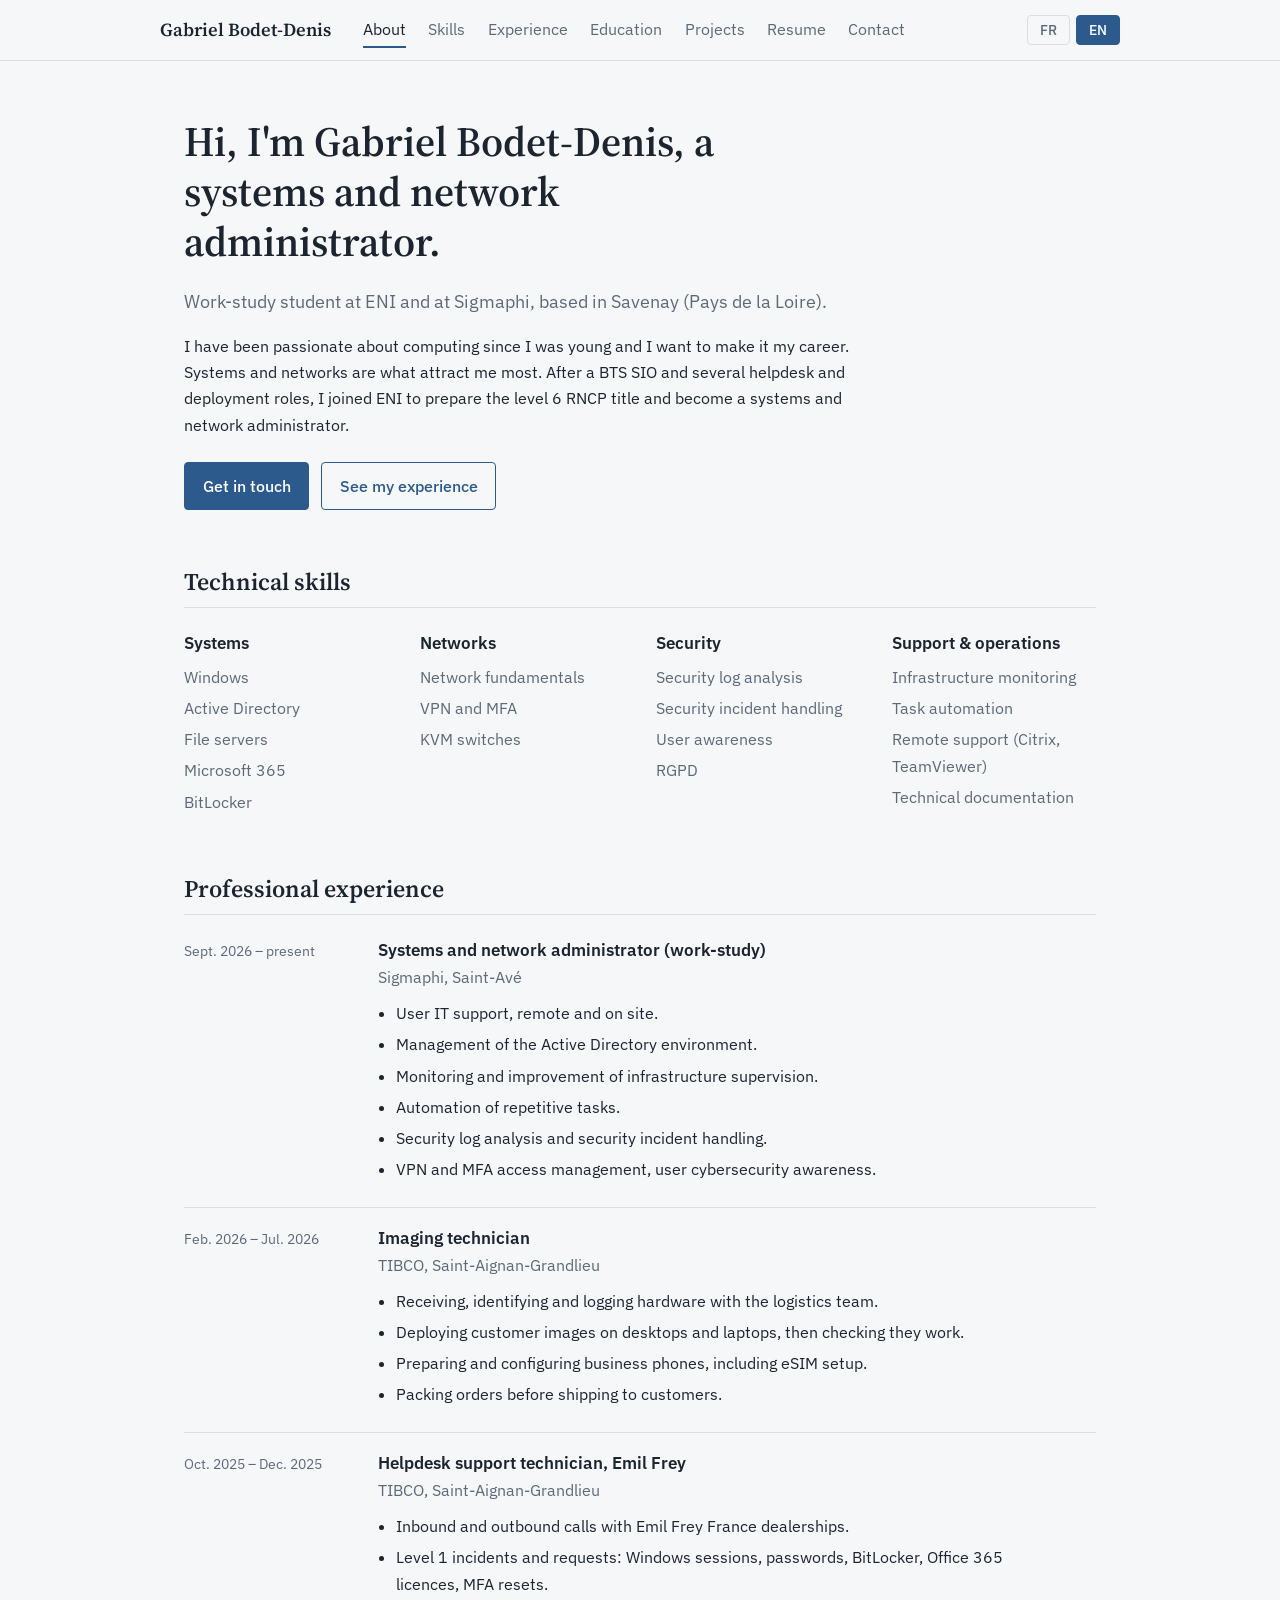
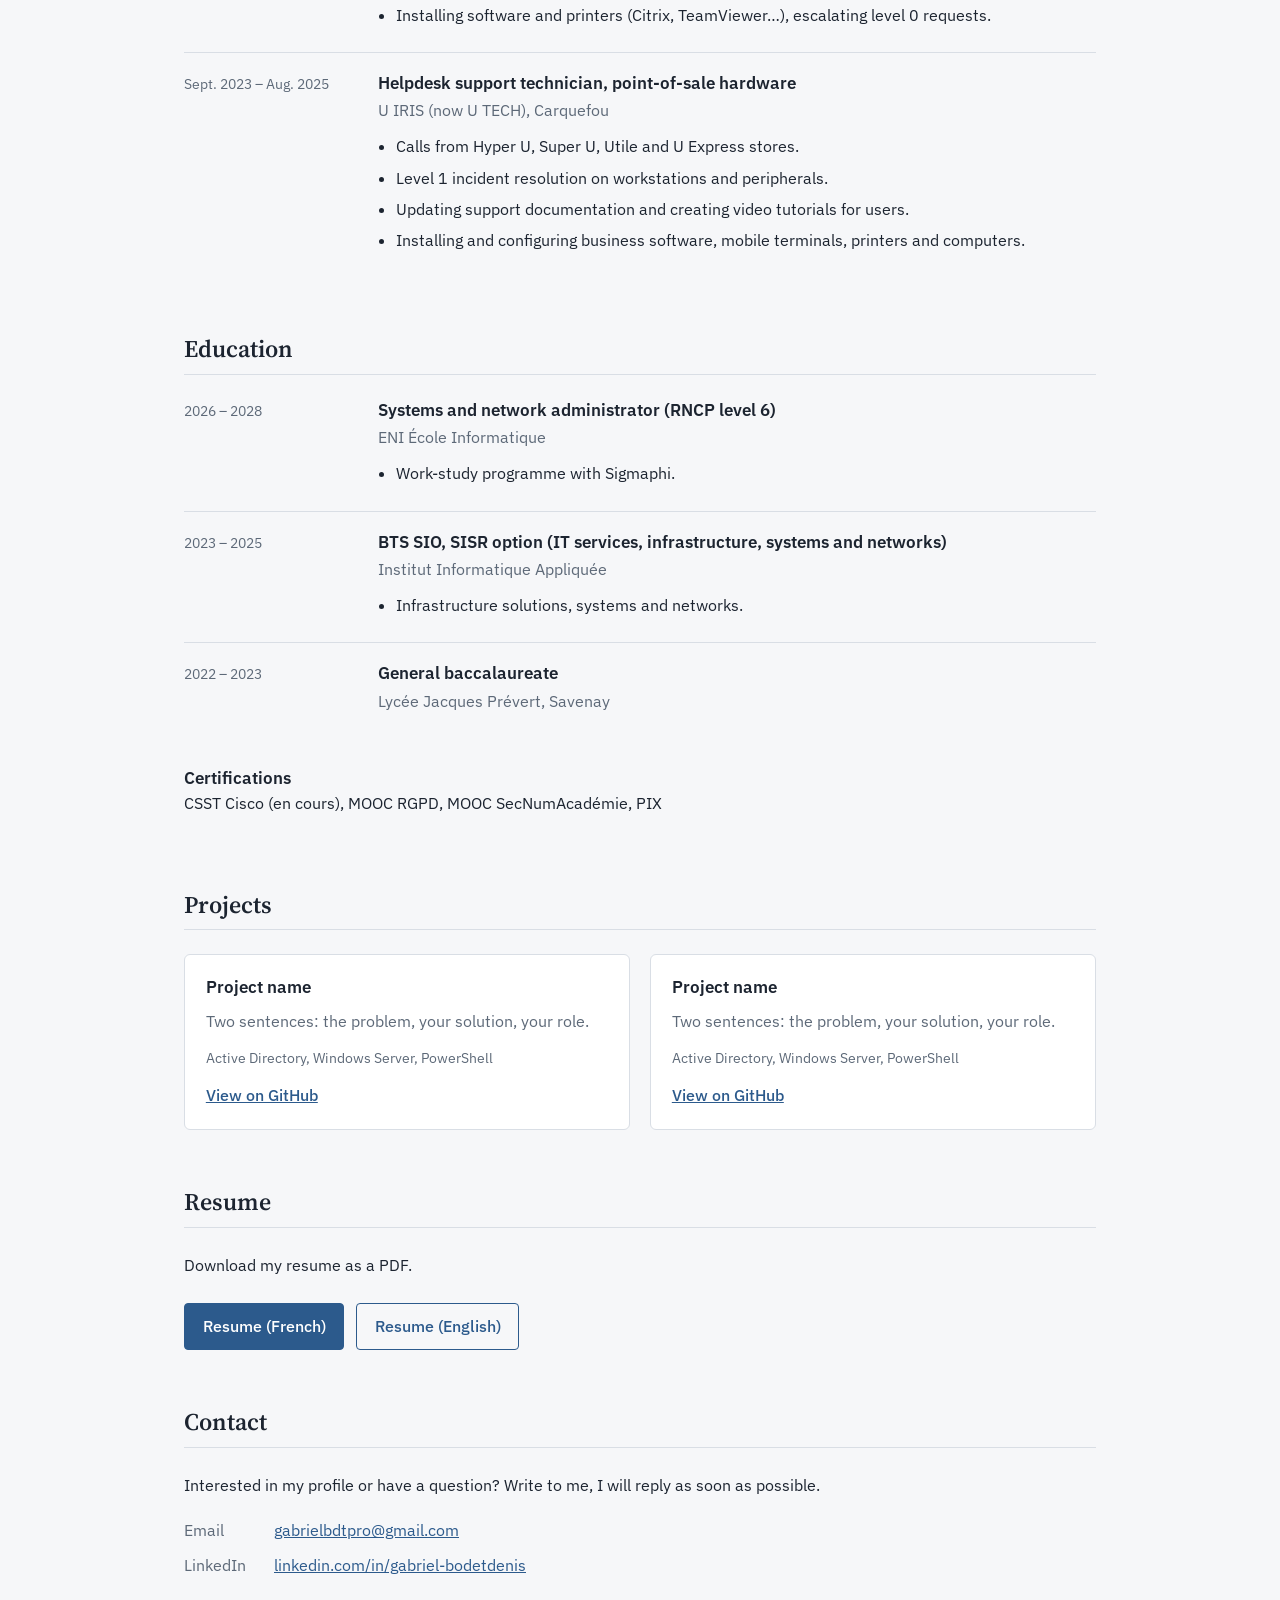
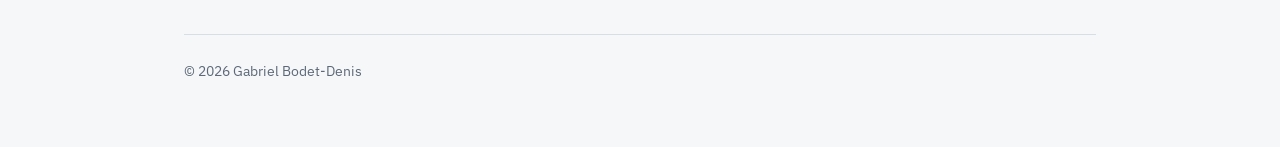
==== commit 31d21990: "Update index.html" ====
--- a/index.html
+++ b/index.html
@@ -60,7 +60,7 @@
       <div class="date" data-en="Sept. 2026 – present">Sept. 2026 – aujourd'hui</div>
       <div>
         <h3 data-en="Systems and network administrator (work-study)">Administrateur systèmes et réseaux (alternance)</h3>
-        <p class="where" data-en="Sigmaphi Accelerator Technologies, Saint-Avé">Sigmaphi Accelerator Technologies, Saint-Avé</p>
+        <p class="where" data-en="Sigmaphi, Saint-Avé">Sigmaphi Accelerator Technologies, Saint-Avé</p>
         <ul>
           <li data-en="User IT support, remote and on site.">Support informatique des utilisateurs, à distance et sur site.</li>
           <li data-en="Management of the Active Directory environment.">Gestion de l'environnement Active Directory.</li>
@@ -112,12 +112,12 @@
   </section>
 
   <section id="education">
-    <h2 data-en="Education">Formation</h2>
+    <h2 data-en="Education">Formations</h2>
     <div class="item">
       <div class="date" data-en="2026 – 2028">2026 – 2028</div>
       <div>
         <h3 data-en="Systems and network administrator (RNCP level 6)">Administrateur systèmes et réseaux (titre RNCP niveau 6)</h3>
-        <p class="where" data-en="ENI École Informatique">ENI École Informatique</p>
+        <p class="where" data-en="ENI École Informatique">ENI</p>
         <ul>
           <li data-en="Work-study programme with Sigmaphi.">Formation en alternance chez Sigmaphi.</li>
         </ul>
@@ -141,7 +141,7 @@
       </div>
     </div>
     <h3 style="margin-top:1.5rem" data-en="Certifications">Certifications</h3>
-    <p>MOOC RGPD, MOOC SecNumAcadémie, Base des réseaux, PIX</p>
+    <p>CSST Cisco (en cours), MOOC RGPD, MOOC SecNumAcadémie, PIX</p>
   </section>
 
   <section id="projects">
--- a/style.css
+++ b/style.css
@@ -3,6 +3,7 @@
   --line:#d9dee5; --accent:#2c5a8c; --accent-ink:#ffffff;
   --serif:"Source Serif 4",Georgia,"Times New Roman",serif;
   --sans:"IBM Plex Sans",system-ui,-apple-system,"Segoe UI",Roboto,sans-serif;
+  --w:960px;
 }
 @media (prefers-color-scheme:dark){
   :root{--bg:#12171e;--surface:#181f28;--ink:#e6eaef;--muted:#9aa5b3;--line:#2a3340;--accent:#7fb0e0;--accent-ink:#0f1620}
@@ -14,20 +15,23 @@
 a{color:var(--accent)}
 a:focus-visible,button:focus-visible{outline:2px solid var(--accent);outline-offset:3px}
 
-.layout{display:grid;grid-template-columns:280px minmax(0,1fr);max-width:1120px;margin:0 auto}
-aside{position:sticky;top:0;height:100vh;padding:3rem 2rem 2rem 1.5rem;display:flex;flex-direction:column;border-right:1px solid var(--line)}
-.name{font:600 1.6rem/1.2 var(--serif);margin:0}
-.role{color:var(--muted);margin:.4rem 0 2rem}
-nav ul{list-style:none;margin:0;padding:0;display:grid;gap:.35rem}
-nav a{display:block;padding:.25rem 0;color:var(--muted);text-decoration:none;border-left:2px solid transparent;padding-left:.75rem;margin-left:-.75rem}
-nav a:hover,nav a.on{color:var(--ink);border-left-color:var(--accent)}
-.lang{margin-top:auto;display:flex;gap:.4rem}
-.lang button{font:500 .85rem var(--sans);padding:.35rem .8rem;border:1px solid var(--line);background:transparent;color:var(--muted);border-radius:4px;cursor:pointer}
+/* En-tête fixe : nom, navigation, langue */
+aside{position:sticky;top:0;z-index:10;background:var(--bg);border-bottom:1px solid var(--line);
+  display:flex;align-items:center;gap:2rem;
+  padding:.8rem max(1.5rem,calc((100% - var(--w))/2))}
+.name{font:600 1.15rem/1.2 var(--serif);margin:0;white-space:nowrap}
+.role{display:none}
+nav{flex:1}
+nav ul{list-style:none;margin:0;padding:0;display:flex;flex-wrap:wrap;gap:.2rem 1.4rem}
+nav a{display:block;padding:.2rem 0;color:var(--muted);text-decoration:none;border-bottom:2px solid transparent}
+nav a:hover,nav a.on{color:var(--ink);border-bottom-color:var(--accent)}
+.lang{display:flex;gap:.4rem}
+.lang button{font:500 .85rem var(--sans);padding:.3rem .75rem;border:1px solid var(--line);background:transparent;color:var(--muted);border-radius:4px;cursor:pointer}
 .lang button[aria-pressed="true"]{background:var(--accent);border-color:var(--accent);color:var(--accent-ink)}
 
-main{padding:3rem 1.5rem 4rem 3.5rem}
-section{padding:0 0 3.5rem;scroll-margin-top:2rem}
-h1{font:600 clamp(2rem,4vw,2.9rem)/1.15 var(--serif);margin:0 0 1.2rem;max-width:20ch}
+main{max-width:var(--w);margin:0 auto;padding:3.5rem 1.5rem 4rem}
+section{padding:0 0 3.5rem;scroll-margin-top:5rem}
+h1{font:600 clamp(1.9rem,3.6vw,2.6rem)/1.2 var(--serif);margin:0 0 1.2rem;max-width:26ch}
 h2{font:600 1.5rem/1.3 var(--serif);margin:0 0 1.5rem;padding-bottom:.6rem;border-bottom:1px solid var(--line)}
 h3{font:600 1.05rem/1.4 var(--sans);margin:0}
 p{margin:0 0 1rem;max-width:68ch}
@@ -36,12 +40,12 @@
 .btn{display:inline-block;padding:.6rem 1.1rem;border:1px solid var(--accent);border-radius:4px;text-decoration:none;font-weight:500}
 .btn.main{background:var(--accent);color:var(--accent-ink)}
 
-.skills{display:grid;grid-template-columns:repeat(auto-fit,minmax(220px,1fr));gap:1.5rem 2rem}
+.skills{display:grid;grid-template-columns:repeat(auto-fit,minmax(200px,1fr));gap:1.5rem 2rem}
 .skills h3{margin-bottom:.4rem}
 .skills ul{margin:0;padding:0;list-style:none;color:var(--muted)}
 .skills li{padding:.15rem 0}
 
-.item{display:grid;grid-template-columns:150px minmax(0,1fr);gap:.5rem 1.5rem;padding:1.2rem 0;border-top:1px solid var(--line)}
+.item{display:grid;grid-template-columns:170px minmax(0,1fr);gap:.5rem 1.5rem;padding:1.2rem 0;border-top:1px solid var(--line)}
 .item:first-of-type{border-top:0;padding-top:0}
 .date{color:var(--muted);font-size:.9rem}
 .item .where{color:var(--muted);margin:.1rem 0 .6rem}
@@ -59,12 +63,10 @@
 footer{padding-top:1.5rem;border-top:1px solid var(--line);color:var(--muted);font-size:.9rem}
 
 @media (max-width:860px){
-  .layout{display:block}
-  aside{position:static;height:auto;border:0;border-bottom:1px solid var(--line);padding:1.5rem 1.25rem}
-  .role{margin-bottom:1rem}
-  nav ul{display:flex;flex-wrap:wrap;gap:.25rem 1.2rem}
-  nav a{border:0;margin:0;padding:.2rem 0}
-  .lang{margin-top:1.2rem}
+  aside{position:static;flex-wrap:wrap;gap:.6rem 1rem;padding:1rem 1.25rem}
+  nav{order:3;flex-basis:100%}
+  .lang{margin-left:auto}
   main{padding:2rem 1.25rem 3rem}
+  section{scroll-margin-top:1rem}
   .item{grid-template-columns:1fr}
 }
